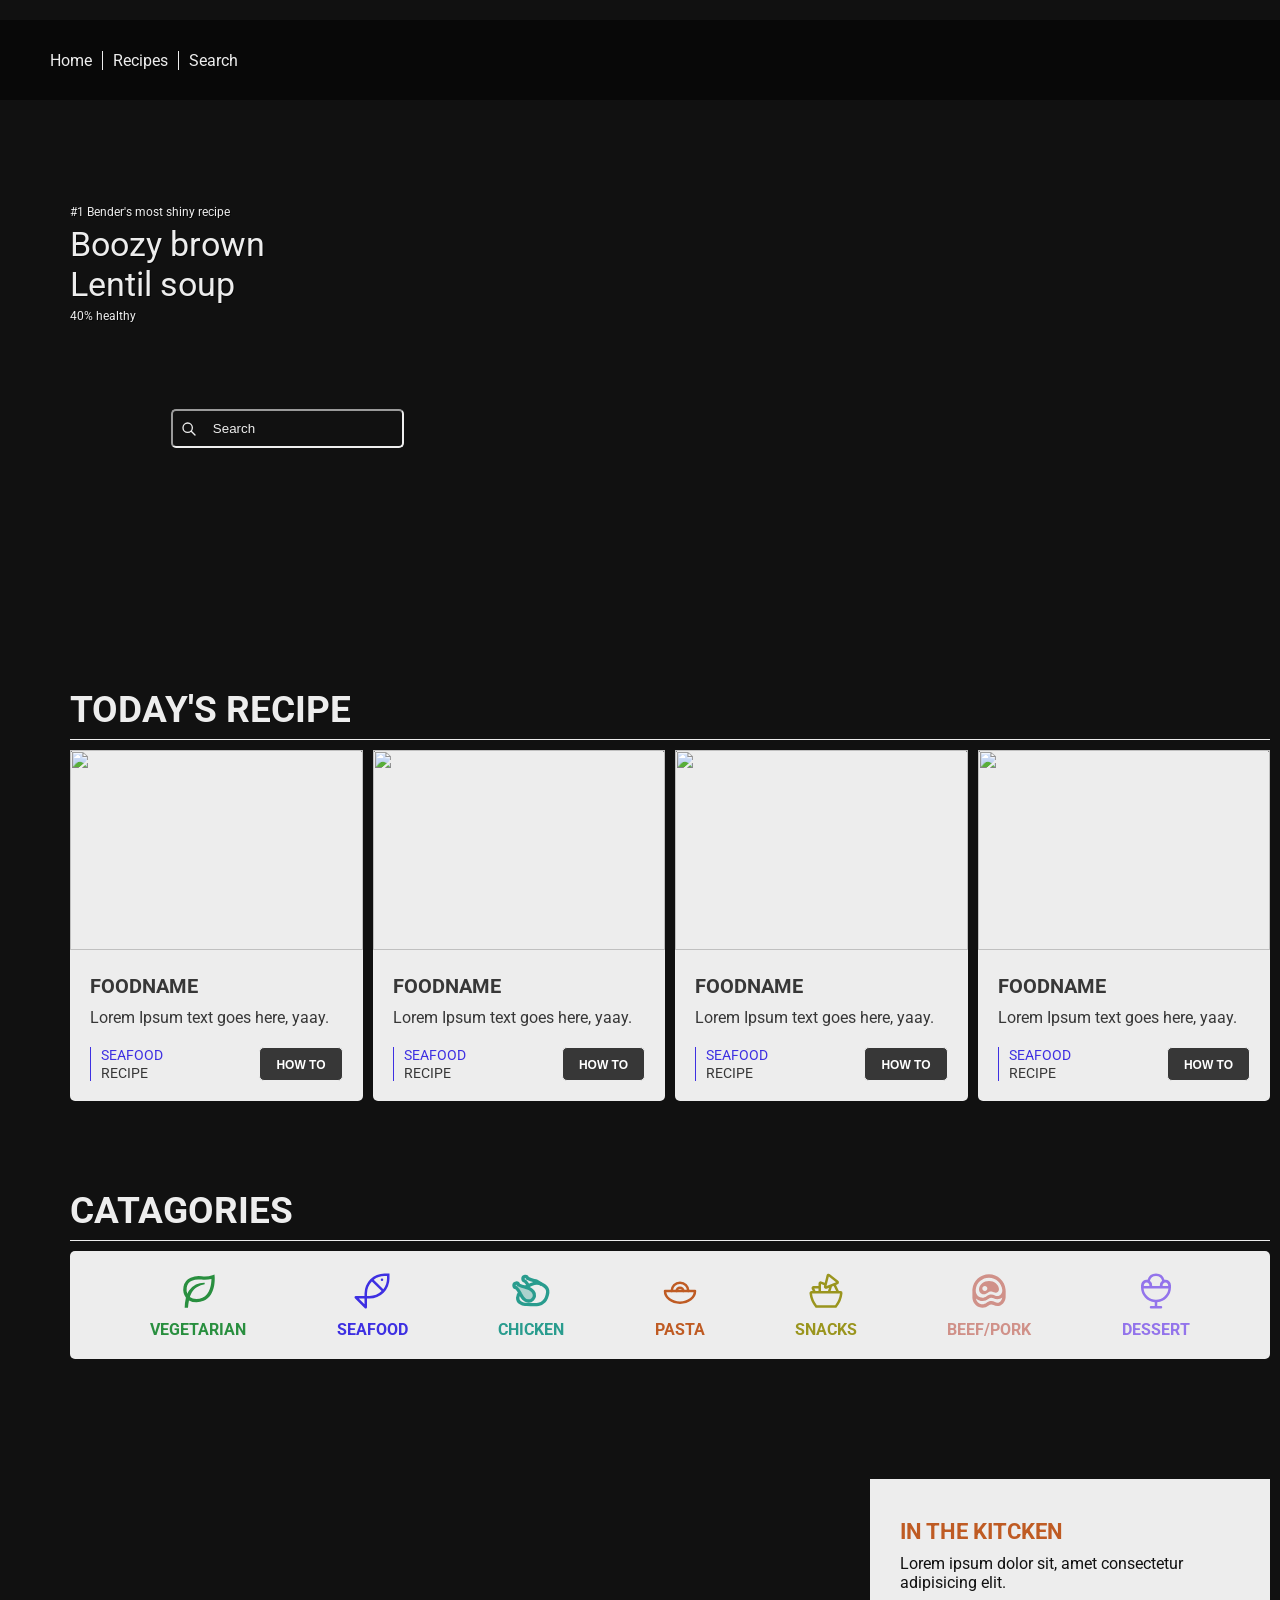
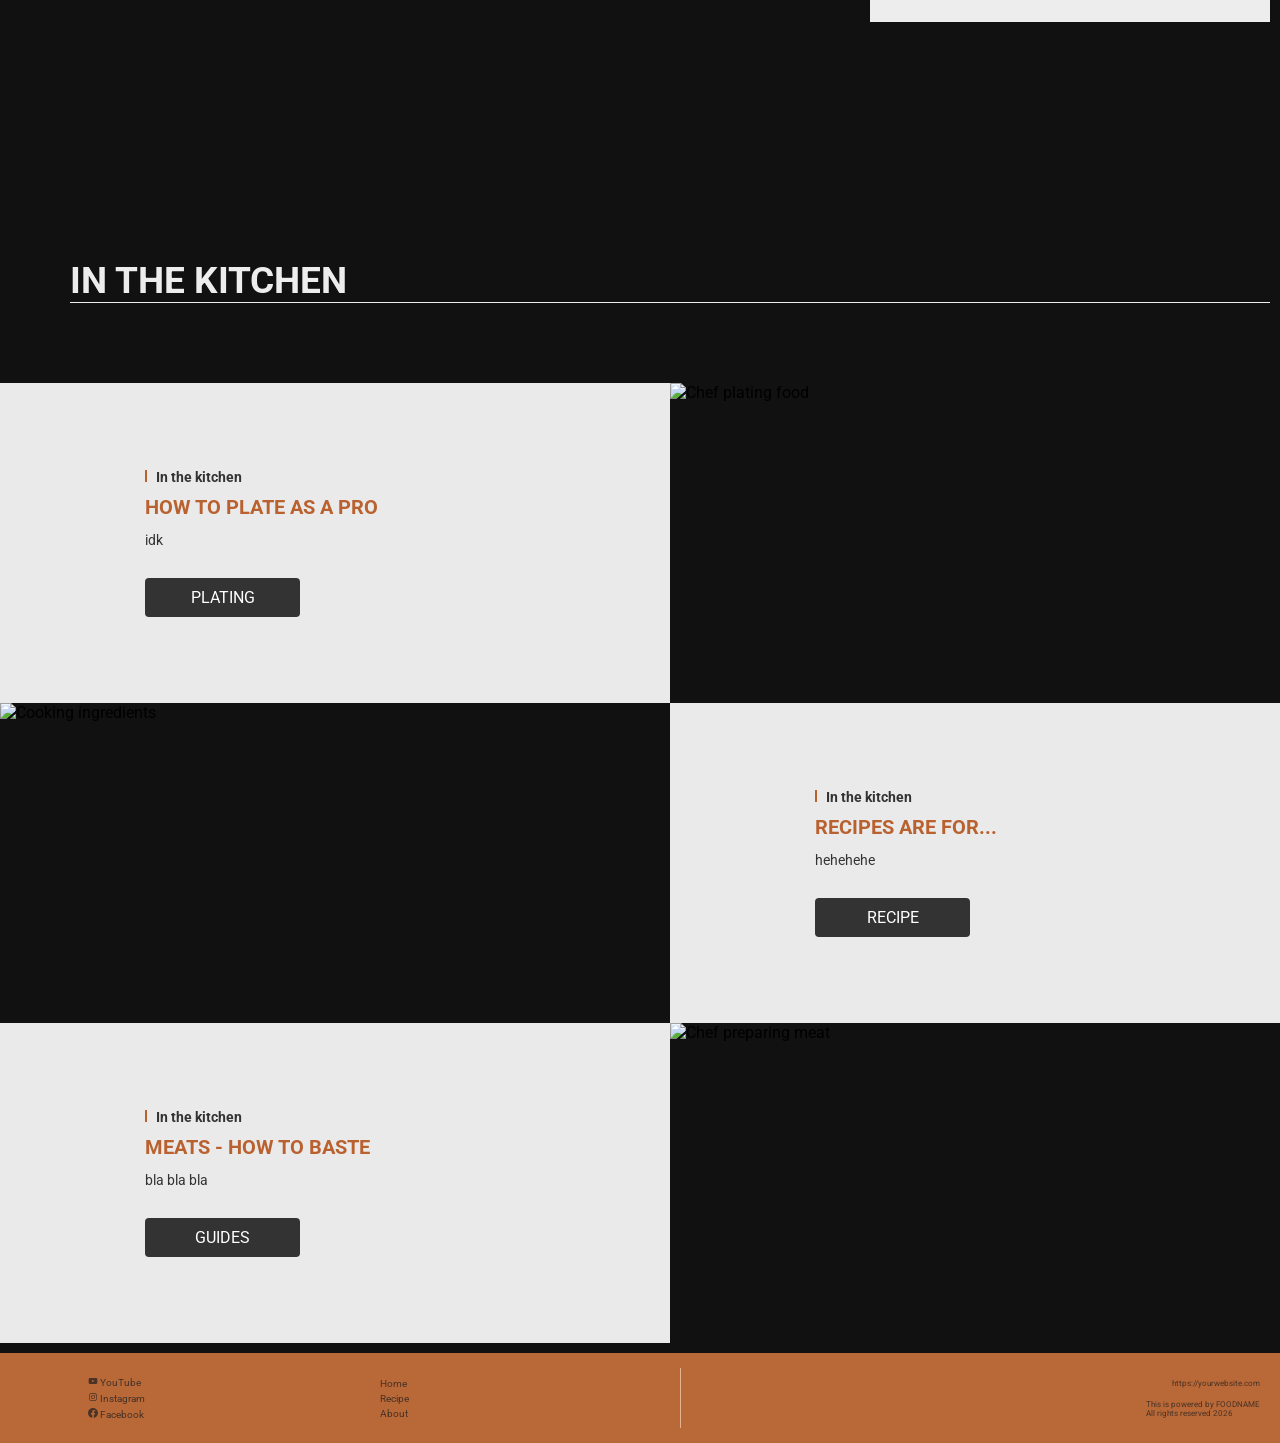
==== index.html @ 73b542ff "Initial commit" ====
<!DOCTYPE html>
<html lang="en">

<head>
    <meta charset="UTF-8">
    <meta name="viewport" content="width=device-width, initial-scale=1.0">
    <title>Document</title>

    <link rel="preconnect" href="https://fonts.googleapis.com">
    <link rel="preconnect" href="https://fonts.gstatic.com" crossorigin>
    <link href="https://fonts.googleapis.com/css2?family=Roboto:ital,wght@0,100..900;1,100..900&display=swap"
        rel="stylesheet">

    <link rel="stylesheet" href="css/style.css">
</head>

<body>
    <div class="container">

        <!-- Navigation -->
        <nav class="navigation">
            <div class="menu-container">
                <ul>
                    <li><a href="">Home</a></li>
                    <li><a href="recipe-details.html">Recipes</a></li>
                    <li><a href="">Search</a></li>
                </ul>
            </div>
            <div class="hamburger-menu">
                <span>
                <svg xmlns="http://www.w3.org/2000/svg" width="1em" height="1em" viewBox="0 0 16 16">
	<path d="M0 0h16v16H0z" fill="none" />
	<path fill="none" stroke="currentColor" stroke-linecap="round" stroke-linejoin="round" stroke-width="1.5" d="m2.75 12.25h10.5m-10.5-4h10.5m-10.5-4h10.5" />
</svg>
                </span>
            </div>
        </nav>


<div class="mobile-menu">
                <ul>
                    <li><a href="">Home</a></li>
                    <li><a href="recipe-details.html">Recipes</a></li>
                    <li><a href="">Search</a></li>
                </ul>
</div>


        <!--Hero -->
        <div class="hero">
            <div class="hero-container">

                <div class="hero-text">
                    <h6> #1 Bender's most shiny recipe</h6>
                    <h4> Boozy brown</h4>
                    <h4> Lentil soup</h4>
                    <h6> 40% healthy</h6>
                </div>

                <div class="hero-search">
                    <div class="search-box">
                        <span class="search-icon">
                            <svg xmlns="http://www.w3.org/2000/svg" width="1em" height="1em" viewBox="0 0 24 24">
                                <path d="M0 0h24v24H0z" fill="none" />
                                <path fill="none" stroke="currentColor" stroke-linecap="round" stroke-linejoin="round"
                                    stroke-width="2" d="m15 15l6 6m-11-4a7 7 0 1 1 0-14a7 7 0 0 1 0 14" />
                            </svg>
                        </span>
                        <input type="text" placeholder="Search" class="search-input">
                    </div>
                </div>



            </div>
        </div>


        <!-- Todays recipe -->
        <section class="todays_recipes">
        <div class="todays_recipes_headline">Today's Recipe</div>
        <div class="todays_recipes_content">
            <!--card-block start (copy me)-->
        <div class="todays_recipes_content_block">
            <div class="todays_recipes_content_block_image">
             <img src="https://picsum.photos/300/175" alt="">
            </div>
            <div class="todays_recipes_content_block_text">
            <div class="todays_recipes_content_block_text_top">
                <h5>FoodName</h5>
                <p>Lorem Ipsum text goes here, yaay.</p>
            </div>
            <div class="todays_recipes_content_block_text_bottom">
                <div data-category="seafood" class="todays_recipes_content_bottom_area">
                    <div class="todays_recipes_content_bottom_area_left">
                        <p data-category="seafood" id="cetegory-color">Seafood</p>
                        <p>Recipe</p>
                    </div>
                    <div class="todays_recipes_content_bottom_area_right">
                        <div class="todays_recipes_content_bottom_area_right_button">
                            <button>
                                <a href="">How to</a>
                            </button>
                        </div>
                    </div>
                </div>
            </div>
            </div>
        </div>
        <!--card-block setup (copy me) -->

         
        <!--card-block start (copy me)-->
        <div class="todays_recipes_content_block">
            <div class="todays_recipes_content_block_image">
             <img src="https://picsum.photos/300/175" alt="">
            </div>
            <div class="todays_recipes_content_block_text">
            <div class="todays_recipes_content_block_text_top">
                <h5>FoodName</h5>
                <p>Lorem Ipsum text goes here, yaay.</p>
            </div>
            <div class="todays_recipes_content_block_text_bottom">
                <div data-category="seafood" class="todays_recipes_content_bottom_area">
                    <div class="todays_recipes_content_bottom_area_left">
                        <p data-category="seafood" id="cetegory-color">Seafood</p>
                        <p>Recipe</p>
                    </div>
                    <div class="todays_recipes_content_bottom_area_right">
                        <div class="todays_recipes_content_bottom_area_right_button">
                            <button>
                                <a href="">How to</a>
                            </button>
                        </div>
                    </div>
                </div>
            </div>
            </div>
        </div>
        <!--card-block setup (copy me) -->


        <!--card-block start (copy me)-->
        <div class="todays_recipes_content_block">
            <div class="todays_recipes_content_block_image">
             <img src="https://picsum.photos/300/175" alt="">
            </div>
            <div class="todays_recipes_content_block_text">
            <div class="todays_recipes_content_block_text_top">
                <h5>FoodName</h5>
                <p>Lorem Ipsum text goes here, yaay.</p>
            </div>
            <div class="todays_recipes_content_block_text_bottom">
                <div data-category="seafood" class="todays_recipes_content_bottom_area">
                    <div class="todays_recipes_content_bottom_area_left">
                        <p data-category="seafood" id="cetegory-color">Seafood</p>
                        <p>Recipe</p>
                    </div>
                    <div class="todays_recipes_content_bottom_area_right">
                        <div class="todays_recipes_content_bottom_area_right_button">
                            <button>
                                <a href="">How to</a>
                            </button>
                        </div>
                    </div>
                </div>
            </div>
            </div>
        </div>
        <!--card-block setup (copy me) -->


        <!--card-block start (copy me)-->
        <div class="todays_recipes_content_block">
            <div class="todays_recipes_content_block_image">
             <img src="https://picsum.photos/300/175" alt="">
            </div>
            <div class="todays_recipes_content_block_text">
            <div class="todays_recipes_content_block_text_top">
                <h5>FoodName</h5>
                <p>Lorem Ipsum text goes here, yaay.</p>
            </div>
            <div class="todays_recipes_content_block_text_bottom">
                <div data-category="seafood" class="todays_recipes_content_bottom_area">
                    <div class="todays_recipes_content_bottom_area_left">
                        <p data-category="seafood" id="cetegory-color">Seafood</p>
                        <p>Recipe</p>
                    </div>
                    <div class="todays_recipes_content_bottom_area_right">
                        <div class="todays_recipes_content_bottom_area_right_button">
                            <button>
                                <a href="">How to</a>
                            </button>
                        </div>
                    </div>
                </div>
            </div>
            </div>
        </div>
        <!--card-block setup (copy me) -->



        </div>




        </section>


        <!-- Catagories  -->
        <section class="categories">
            <div class="todays_recipes_headline">Catagories</div>

            <div class="categories_content">
                <div class="categories_content_block">
                    <span data-category="vegetarian" class="iconify">
                       <svg xmlns="http://www.w3.org/2000/svg" width="1em" height="1em" viewBox="0 0 24 24">
	                   <path d="M0 0h24v24H0z" fill="none" />
	                   <path fill="currentColor" d="m21.88 2.15l-1.2.4a13.84 13.84 0 0 1-6.41.64a11.87 11.87 0 0 0-6.68.9A7.23 7.23 0 0 0 3.3 9.5a8.65 8.65 0 0 0 1.47 6.6c-.06.21-.12.42-.17.63A22.6 22.6 0 0 0 4 22h2a31 31 0 0 1 .59-4.32a9.25 9.25 0 0 0 4.52 1.11a11 11 0 0 0 4.28-.87C23 14.67 22 3.86 22 3.41zm-7.27 13.93c-2.61 1.11-5.73.92-7.48-.45a13.8 13.8 0 0 1 1.21-2.84A10.2 10.2 0 0 1 9.73 11a9 9 0 0 1 1.81-1.42A12 12 0 0 1 16 8V7a11.4 11.4 0 0 0-5.26 1.08a10.3 10.3 0 0 0-4.12 3.65a15 15 0 0 0-1 1.87a7 7 0 0 1-.38-3.73a5.24 5.24 0 0 1 3.14-4a8.9 8.9 0 0 1 3.82-.84c.62 0 1.23.06 1.87.11a16.2 16.2 0 0 0 6-.35C20 7.55 19.5 14 14.61 16.08" />
                       </svg>


                    </span>
                    <p data-category="vegetarian">Vegetarian</p>
                </div>

                <div class="categories_content_block">
                    <span data-category="seafood" class="iconify">
                       <svg xmlns="http://www.w3.org/2000/svg" width="1em" height="1em" viewBox="0 0 32 32">
	                   <path d="M0 0h32v32H0z" fill="none" />
	                   <circle cx="24" cy="7" r="1" fill="currentColor" />
                    	<path fill="currentColor" d="M26 2a16.02 16.02 0 0 0-16 16v2H3a1 1 0 0 0-.707 1.707l8 8A1 1 0 0 0 12 29v-7h2A16.02 16.02 0 0 0 30 6V2ZM10 26.586L5.414 22H10ZM12 20v-2a13.94 13.94 0 0 1 3.908-9.678l7.77 7.77A13.94 13.94 0 0 1 14 20ZM28 6a13.9 13.9 0 0 1-2.98 8.606L17.395 6.98A13.9 13.9 0 0 1 26 4h2Z" />
                        </svg>

                    </span>
                    <p data-category="seafood">Seafood</p>
                </div>

                <div class="categories_content_block">
                    <span data-category="chicken" class="iconify">
                      <svg xmlns="http://www.w3.org/2000/svg" width="1em" height="1em" viewBox="0 0 48 48">
	                  <path d="M0 0h48v48H0z" fill="none" />
	                   <defs>
	                 	<mask id="SVGTPFSeb5s">
		                   	<g fill="none" stroke="#fff" stroke-linecap="round" stroke-linejoin="round" stroke-width="4">
				<path d="M35.979 15.5a10.7 10.7 0 0 0-1.71-1.275l-1.466-.88a13.3 13.3 0 0 0-4.412-1.668l-.524-.096a27.1 27.1 0 0 1-8.051-2.855a2.792 2.792 0 1 0-2.965 3.396A22.8 22.8 0 0 1 21 17.647" />
				<path d="M11.307 25.02C11.045 25.3 8 28.65 8 32c0 3.5 1.558 5 3 6s3.72 2 5.61 2S28.5 41 33 40s5-2 7-4c1.081-1.081 1.882-2.602 2.39-3.77a22.5 22.5 0 0 0 1.175-3.502c.36-1.436.723-3.498.435-5.228c-.5-3-2-5-7-7.5c-4.604-2.302-8.647-1.212-9.258-1.025l-.161.054c-.8.283-7.265 2.596-10.01 4.471c-2.802 1.914-5.962 5.202-6.228 5.481z" />
				<path fill="#555" d="M6.103 20.01a2.792 2.792 0 1 1 2.965-3.396a27.1 27.1 0 0 0 8.051 2.854l.524.097c1.559.287 3.053.852 4.412 1.668l1.466.879a10.7 10.7 0 0 1 2.602 2.197l.406.472a6.6 6.6 0 0 1 1.532 5.17l-.028.211a5.95 5.95 0 0 1-1.637 3.367l-.462.473a6.67 6.67 0 0 1-5.875 1.924a8.34 8.34 0 0 1-4.425-2.23l-.739-.714a9.3 9.3 0 0 1-1.532-1.935l-2.172-3.652l-.634-1.27a22.8 22.8 0 0 0-4.454-6.116" />
			</g>
		</mask>
	</defs>
	<path fill="currentColor" d="M0 0h48v48H0z" mask="url(#SVGTPFSeb5s)" />
</svg>

                    </span>
                    <p data-category="chicken">Chicken</p>
                </div>

                <div class="categories_content_block">
                    <span data-category="pasta" class="iconify">
                       <svg xmlns="http://www.w3.org/2000/svg" width="1em" height="1em" viewBox="0 0 24 24">
	                   <path d="M0 0h24v24H0z" fill="none" />
	                    <g fill="none" stroke="currentColor" stroke-linecap="round" stroke-linejoin="round" stroke-width="1.5">
	                	<path d="M3 12h18c0 4 -4 7 -9 7s-9 -3 -9 -7" />
	                	<path d="M7 12a5 5 0 0 1 10 0" />
		                <path d="M10 12a2 2 0 0 1 4 0" />
	                        </g>
                            </svg>


                    </span>
                    <p data-category="pasta">Pasta</p>
                </div>

                <div class="categories_content_block">
                    <span data-category="snacks" class="iconify">
                       <svg xmlns="http://www.w3.org/2000/svg" width="1em" height="1em" viewBox="0 0 24 24">
	                <path d="M0 0h24v24H0z" fill="none" />
	                <path fill="currentColor" fill-rule="evenodd" d="M12.319 9.023L13.7 3.322l4.32 3.455l-5.702 2.246Zm2.012-7.118a1.25 1.25 0 0 0-1.995.682l-1.077 4.441l-2.089-.746A1.25 1.25 0 0 0 7.5 7.46V9H4.559a1.25 1.25 0 0 0-1.118 1.809L4.036 12h-.718c-.715 0-1.31.61-1.235 1.357a15.7 15.7 0 0 0 3.476 8.368l.225.275H18.21l.225-.275a15.7 15.7 0 0 0 3.477-8.368A1.237 1.237 0 0 0 20.676 12h-.952l-1.71-3.609l.957-.377a1.25 1.25 0 0 0 .323-2.139zm2.285 7.037L18.064 12H14.77l.83-2.658zm-2.808 1.106L13.198 12H9V7.814l1.904.68l-.156.643a1.25 1.25 0 0 0 1.673 1.458zM7.5 12H5.713l-.75-1.5H7.5zm-1 8.5a14.2 14.2 0 0 1-2.892-7h16.779a14.2 14.2 0 0 1-2.893 7z" clip-rule="evenodd" />
                    </svg>


                    </span>
                    <p data-category="snacks">Snacks</p>
                </div>

                <div class="categories_content_block">
                    <span data-category="meat" class="iconify">
                       <svg xmlns="http://www.w3.org/2000/svg" width="1em" height="1em" viewBox="0 0 24 24">
	                    <path d="M0 0h24v24H0z" fill="none" />
	                    <path fill="currentColor" d="M21.97 12.01c.02-.27.02-.55 0-.82C21.55 6.04 17.18 2 12 2s-9.45 3.88-9.95 9.02c-.04.44-.04.87 0 1.3v2.7c-.33 3.41 1.89 6.45 5.05 6.91a6 6 0 0 0 4.71-1.28c.8-.66 1.89-.75 2.84-.24c.73.39 1.56.55 2.38.59c1.27 0 2.48-.56 3.41-1.56c1.1-1.2 1.68-2.88 1.55-4.43l.03-3h-.03ZM12 4c4.14 0 7.64 3.23 7.97 7.35c.08 1-.26 2.02-.91 2.72c-.39.42-1.06.93-2.06.93c-.53.04-.98-.12-1.42-.36c-1.67-.9-3.61-.72-5.05.45c-.88.72-2 1.03-3.14.86c-1.82-.27-3.16-1.86-3.34-3.8v-.98a7.97 7.97 0 0 1 7.96-7.18Zm5.01 15c-.5 0-.98-.12-1.42-.36c-1.67-.9-3.61-.73-5.05.45c-.88.72-2 1.02-3.14.86c-1.68-.25-2.95-1.64-3.27-3.43c.82.74 1.84 1.24 2.98 1.41a6 6 0 0 0 4.71-1.28c.8-.66 1.89-.75 2.84-.24c.73.39 1.56.57 2.38.59c1.07 0 2.08-.38 2.92-1.04c-.12.79-.46 1.55-.99 2.12c-.38.42-1.03.92-1.94.92Z" />
	                    <path fill="currentColor" d="M8.82 14c1.18 0 1.73-.48 2.43-.97c.76-.53 1.89-.91 2.75-.51c.38.17 1.54.51 2 .51c1 0 2.12-.89 1.99-2.29C17.74 8.09 15.15 6 12 6s-5.68 2.04-5.98 4.66c-.18 1.59.95 3.34 2.8 3.34m.68-5c.83 0 1.5.67 1.5 1.5S10.33 12 9.5 12S8 11.33 8 10.5S8.67 9 9.5 9" />
                        </svg>


                    </span>
                    <p data-category="meat">Beef/Pork</p>
                </div>

                <div class="categories_content_block">
                    <span data-category="dessert" class="iconify">
                       <svg xmlns="http://www.w3.org/2000/svg" width="1em" height="1em" viewBox="0 0 1024 1024">
	                    <path d="M0 0h1024v1024H0z" fill="none" />
	                    <path fill="currentColor" d="M128 416v-48a144 144 0 0 1 168.6-141.9a224.1 224.1 0 0 1 430.8 0A144 144 0 0 1 896 368v48a384 384 0 0 1-352 382.7V896h-64v-97.3A384 384 0 0 1 128 416m287.1-32h193.8a144 144 0 0 1 58.9-132.8a160 160 0 0 0-311.6 0A144 144 0 0 1 415.1 384m-72.9 0a72 72 0 1 0-140.5 0zm339.6 0h140.4a72 72 0 1 0-140.5 0zM512 736a320 320 0 0 0 318.4-288H193.6A320 320 0 0 0 512 736M384 896h256a32 32 0 1 1 0 64H384a32 32 0 1 1 0-64" />
                        </svg>


                    </span>
                    <p data-category="dessert">Dessert</p>
                </div>
            </div>

        </section>

        <!-- Image section -->
        <section class="image_section">
            <div class="image_section_controller">
            <div class="image_section_box">
                <h4>In the kitcken</h4>
                <p>Lorem ipsum dolor sit, amet consectetur adipisicing elit.</p>
            </div>
            </div>


        </section>

        <!-- content area (in the kitchen) -->
        <section class="in_the_kitchen">
            <div class="in_the_kitchen_headline"> In The Kitchen</div>
            <div class="in_the_kitchen_content"></div>
            
             <div class="in_the _kitchen_block">
            <div class="todays_recipes_content_block_text">
            
            <div class="todays_recipes_content_block_text_bottom">
            </div>
        </div>

        </section>



<section class="kitchen-cards">

    <div class="card text-card">
        <div class="card-content">
            <p class="category">In the kitchen</p>
            <h2>HOW TO PLATE AS A PRO</h2>
            <p>
                idk
            </p>
            <a href="#" class="card-button">PLATING</a>
        </div>
    </div>

    <div class="card image-card">
        <img src="https://picsum.photos/300/175" alt="Chef plating food">
    </div>

    <div class="card image-card">
        <img src="https://picsum.photos/300/175" alt="Cooking ingredients">
    </div>

    <div class="card text-card">
        <div class="card-content">
            <p class="category">In the kitchen</p>
            <h2>RECIPES ARE FOR...</h2>
            <p>
                hehehehe
            </p>
            <a href="#" class="card-button">RECIPE</a>
        </div>
    </div>

    <div class="card text-card">
        <div class="card-content">
            <p class="category">In the kitchen</p>
            <h2>MEATS - HOW TO BASTE</h2>
            <p>
                bla bla bla 
            </p>
            <a href="#" class="card-button">GUIDES</a>
        </div>
    </div>

    <div class="card image-card">
        <img src="https://picsum.photos/300/175" alt="Chef preparing meat">
    </div>

</section>



        <!-- Footer -->
        <section class="footer">


<footer class="site-footer">

    <!-- Social media links -->
    <div class="footer-social">

        <a href="https://www.youtube.com/">
            <i class="fa-brands fa-youtube"></i>
            <span><svg xmlns="http://www.w3.org/2000/svg" width="1em" height="1em" viewBox="0 0 1024 1024">
	<path d="M0 0h1024v1024H0z" fill="none" />
	<path fill="currentColor" d="M941.3 296.1a112.3 112.3 0 0 0-79.2-79.3C792.2 198 512 198 512 198s-280.2 0-350.1 18.7A112.12 112.12 0 0 0 82.7 296C64 366 64 512 64 512s0 146 18.7 215.9c10.3 38.6 40.7 69 79.2 79.3C231.8 826 512 826 512 826s280.2 0 350.1-18.8c38.6-10.3 68.9-40.7 79.2-79.3C960 658 960 512 960 512s0-146-18.7-215.9M423 646V378l232 133z" />
</svg>
                YouTube
                
</span>
        </a>

        <a href="https://www.instagram.com/">
            <i class="fa-brands fa-instagram"></i>
            <span> <svg xmlns="http://www.w3.org/2000/svg" width="1em" height="1em" viewBox="0 0 1024 1024">
	<path d="M0 0h1024v1024H0z" fill="none" />
	<path fill="currentColor" d="M512 306.9c-113.5 0-205.1 91.6-205.1 205.1S398.5 717.1 512 717.1S717.1 625.5 717.1 512S625.5 306.9 512 306.9m0 338.4c-73.4 0-133.3-59.9-133.3-133.3S438.6 378.7 512 378.7S645.3 438.6 645.3 512S585.4 645.3 512 645.3m213.5-394.6c-26.5 0-47.9 21.4-47.9 47.9s21.4 47.9 47.9 47.9s47.9-21.3 47.9-47.9a47.84 47.84 0 0 0-47.9-47.9M911.8 512c0-55.2.5-109.9-2.6-165c-3.1-64-17.7-120.8-64.5-167.6c-46.9-46.9-103.6-61.4-167.6-64.5c-55.2-3.1-109.9-2.6-165-2.6c-55.2 0-109.9-.5-165 2.6c-64 3.1-120.8 17.7-167.6 64.5C132.6 226.3 118.1 283 115 347c-3.1 55.2-2.6 109.9-2.6 165s-.5 109.9 2.6 165c3.1 64 17.7 120.8 64.5 167.6c46.9 46.9 103.6 61.4 167.6 64.5c55.2 3.1 109.9 2.6 165 2.6c55.2 0 109.9.5 165-2.6c64-3.1 120.8-17.7 167.6-64.5c46.9-46.9 61.4-103.6 64.5-167.6c3.2-55.1 2.6-109.8 2.6-165m-88 235.8c-7.3 18.2-16.1 31.8-30.2 45.8c-14.1 14.1-27.6 22.9-45.8 30.2C695.2 844.7 570.3 840 512 840s-183.3 4.7-235.9-16.1c-18.2-7.3-31.8-16.1-45.8-30.2c-14.1-14.1-22.9-27.6-30.2-45.8C179.3 695.2 184 570.3 184 512s-4.7-183.3 16.1-235.9c7.3-18.2 16.1-31.8 30.2-45.8s27.6-22.9 45.8-30.2C328.7 179.3 453.7 184 512 184s183.3-4.7 235.9 16.1c18.2 7.3 31.8 16.1 45.8 30.2c14.1 14.1 22.9 27.6 30.2 45.8C844.7 328.7 840 453.7 840 512s4.7 183.2-16.2 235.8" />
</svg>


                Instagram

            </span>
        </a>

        <a href="https://www.facebook.com/">
            <i class="fa-brands fa-facebook"></i>
            <span><svg xmlns="http://www.w3.org/2000/svg" width="1em" height="1em" viewBox="0 0 24 24">
	<path d="M0 0h24v24H0z" fill="none" />
	<g fill="none">
		<g clip-path="url(#SVGXv8lpc2Y)">
			<path fill="currentColor" fill-rule="evenodd" d="M0 12.067C0 18.034 4.333 22.994 10 24v-8.667H7V12h3V9.333c0-3 1.933-4.666 4.667-4.666c.866 0 1.8.133 2.666.266V8H15.8c-1.467 0-1.8.733-1.8 1.667V12h3.2l-.533 3.333H14V24c5.667-1.006 10-5.966 10-11.933C24 5.43 18.6 0 12 0S0 5.43 0 12.067" clip-rule="evenodd" />
		</g>
		<defs>
			<clipPath id="SVGXv8lpc2Y">
				<path fill="#fff" d="M0 0h24v24H0z" />
			</clipPath>
		</defs>
	</g>
</svg>

                Facebook
            </span>
        </a>

    </div>

    <!-- Navigation links -->
    <div class="footer-menu">

        <a href="#">Home</a>
        <a href="#">Recipe</a>
        <a href="#">About</a>

    </div>

    <!-- Vertical separator -->
    <div class="footer-divider"></div>

    <!-- Website information -->
    <div class="footer-info">

        <p class="footer-url">
            https://yourwebsite.com
        </p>

        <div class="footer-copyright">
            <i class="fa-regular fa-copyright"></i>
            <span> This is powered by FOODNAME<br>
            All rights reserved 2026</span>
        </div>

    </div>

</footer>




        </section>




    </div>


    <script src="js/app.js"></script>
</body>

</html>
---- css/style.css ----
:root{
/*Dimensions*/
    --width-full:100%;
    --width-12col: 1200px;

    /*Grid settings*/
    --grid-gap: 10px;
    --padding-default: 20px;

/*colours */
--background-color-navigation: #00000088;
--background-color-light: #ededed;
--background-color-dark-bg: #111111;
--primary-color: #bf5b23; 
--color-ligh: #ededed;
--color-dark: #373737;
--color-white: #ffffff;


/* color swatch for catagories */
--category-seafood: #3e30e2;
--category-chicken: #299c8e;
--category-meat: #d09189;
--category-veg: #298f3f;
--category-dessert: #9374eb;
--category-snacks: #9a951e;
--category-pasta: #bf5b23;
}


/* reset css*/
*{
    padding: 0;
    margin: 0;
    box-sizing: border-box;
}


/* data category setup */
div[data-category="seafood"] {
    border-left: 1px solid var(--category-seafood);
}

p[data-category="seafood"] {
    color: var(--category-seafood);
}

span[data-category="seafood"] {
    color: var(--category-seafood);
}

div[data-category="chicken"] {
    border-left: 1px solid var(--category-chicken);
}

p[data-category="chicken"] {
    color: var(--category-chicken);
}

span[data-category="chicken"] {
    color: var(--category-chicken);
}

div[data-category="vegetarian"] {
    border-left: 1px solid var(--category-veg);
}

p[data-category="vegetarian"] {
    color: var(--category-veg);
}

span[data-category="vegetarian"] {
    color: var(--category-veg);
}

div[data-category="pasta"] {
    border-left: 1px solid var(--category-pasta);
}

p[data-category="pasta"] {
    color: var(--category-pasta);
}

span[data-category="pasta"] {
    color: var(--category-pasta);
}

div[data-category="snacks"] {
    border-left: 1px solid var(--category-snacks);
}

p[data-category="snacks"] {
    color: var(--category-snacks);
}

span[data-category="snacks"] {
    color: var(--category-snacks);
}

div[data-category="meat"] {
    border-left: 1px solid var(--category-meat);
}

p[data-category="meat"] {
    color: var(--category-meat);
}

span[data-category="meat"] {
    color: var(--category-meat);
}

div[data-category="dessert"] {
    border-left: 1px solid var(--category-dessert);
}

p[data-category="dessert"] {
    color: var(--category-dessert);
}

span[data-category="dessert"] {
    color: var(--category-dessert);
}

body{
width: var(--width-full);
font-family: 'Roboto' , sans-serif;
background-color: var(--background-color-dark-bg);
position: relative;
}

.navigation,.hero, .image-section, .footer {
    width: var(--width-full);
}

.todays_recipes, .categories, .content-area {
    width: var(--width-12col); 
    margin: 0 auto 0 auto;
}

.container{
    display: grid;
    grid-template-rows: auto;
    gap: var(--grid-gap);
    width: var(--width-full);
}

.hamburger-menu{
    display: none;
}

.mobile-menu{
    display: none;
}

.navigation{
    width: var(--width-full);
    height: 80px;
    background-color: var(--background-color-navigation);
    padding: 20px;
    display: flex;
    justify-content: center;
    align-items: center;
    z-index: 10;
    position: absolute;
    top: 20px;
    left: 0;
}

.navigation.fixed{
    position: fixed;
    top: 0;
}


.menu-container{
    width: var(--width-12col);
}

.menu-container ul {
    display: flex;
}

.menu-container ul li{
    list-style: none;
}

.menu-container a {
    color: var(--background-color-light);
    text-decoration: none;
    padding: 0 10px;
    border-right: 1px solid var(--background-color-light);
}

.menu-container li:last-child a{
border: none;
}

.menu-container a:hover {
    color: var(--primary-color);
}

.hero{
    display: flex;
    justify-content: center;
    color: var(--background-color-light);
    width: var(--width-full);
    min-height: 600px;
    height: auto;
    margin: 0;
    background-image: url('https://picsum.photos/1920/800');
    background-size: cover;
    background-position: center;
}

.hero-container {
    display: grid;
    grid-template-columns: repeat(12, 1fr);
    grid-template-rows: auto auto auto;
    gap: var(--grid-gap);
    width: var(--width-12col);
}


.hero-text{
    grid-column: 1/span 4;
    grid-row: 1;
    margin-top: 200px;
}

.hero-text h4{
    font-size: 34px;
    font-weight: 400;

    text-shadow: 1px 1px #00000088;
}

.hero-text h6{
    font-size: 12px;
    font-weight: 400;
    margin: 5px 0;

    text-shadow: 1px 1px #00000088;
}

.hero-search{
    grid-column: 2/ span 3;
    grid-row: 2;
}

.search-box{
display: flex;
align-items: center;
position: relative;
}


.search-input{
background-color: transparent;
border-radius: 5px;
border-color: 1px solid var(--background-color-light);
outline: none;
color: var(--background-color-light);
padding: 10px 20px 10px 40px;
}

.search-input::placeholder {
    color: var(--background-color-light);
}

.search-icon {
    position: absolute;
    left: 10px;
    display: flex;
    align-items: center;
}

/* Todays recipes starts */
.todays_recipes{
    height: fit-content;
    width: var(--width-12col);
    display: grid;
    grid-template-columns: 1fr;
    grid-template-rows: 130px auto;
    gap: var(--grid-gap);
}


.todays_recipes_content_block_image img{
    height: 200px;
    width: 100%;
    background-size:cover;
    background-position: center;
}

.todays_recipes_headline {
    font-size: 37px;
    color: var(--background-color-light);
    height: 60px;
    font-weight:700;
    margin: 70px 0 0 0;
    display: flex;
    justify-content: flex-start;
    align-items: center;
    border-bottom: 1px solid var(--background-color-light);
    text-transform: uppercase;
}

.todays_recipes_content{
    display: grid;
    grid-template-columns: repeat(4, 1fr);
    gap: var(--grid-gap);
    height: fit-content;
    width: var(--width-12col);
}

.todays_recipes_content_block{
    background-color: var(--background-color-light);
    position: relative;
    display: flex;
    flex-direction: column;
    border-radius: 5px;
}

.todays_recipes_content_block_text{
    padding: 20px;
    color: var(--color-dark);
    display: flex;
    flex-direction: column;
    justify-content: space-between;
    flex: 1;
}

.todays_recipes_content_block_text h5{
    font-size: 20px;
    font-weight: 700;
    margin-bottom: 10px;
    text-transform: uppercase;
}

.todays_recipes_content_block_text p{
    font-size: 16px;
}


.todays_recipes_content_bottom_area{
    display: flex;
    justify-content: space-between;
    margin-top: 20px;
}

.todays_recipes_content_bottom_area_left{
    display: flex;
    flex-direction: column;
    justify-content: space-between;
    padding: 0 0 0 10px;
}

.todays_recipes_content_bottom_area_left p{
    font-size: 14px;
    font-weight: 400;
    text-transform: uppercase;
}

.todays_recipes_content_bottom_area_right button{
    background-color: var(--color-dark);
    border: 1px solid var(--color-ligh);
    font-size: 14px;
    font-weight: 700;
    cursor: pointer;
    padding: 8px 16px;
    border-radius: 5px;
}

.todays_recipes_content_bottom_area_right button a{
    color: var(--color-white);
    text-decoration: none;
    text-transform: uppercase;
    font-size: 12px;
    transition: 0.3s;
}

.todays_recipes_content_bottom_area_right button a:hover {
    color: var(--primary-color);
}

/* Categories section start */
.categories{
    width: var(--width-12col);
}

.categories_content{
    background-color: var(--background-color-light);
    /* add gradient */
    border-radius: 5px;
    margin: 10px auto;
    padding: 20px 0;
    display: flex;
    justify-content: space-evenly;
    gap: var(--grid-gap);
}

.categories_content_block {
    display: flex;
    justify-content: center;
    align-items: center;
    flex-direction: column;
    font-size: 16px;
    font-weight: 700;
    text-transform: uppercase;
}

.categories_content_block svg {
    font-size: 40px;
}

.categories_content_block p {
    padding-top: 5px;
}

.image_section{
    height: 400px;
    width: var(--width-full);
    display: flex;
    justify-content: center;
    background-image: url("https://picsum.photos/1920/400");
    background-size: cover;
    background-position: center;
    clip-path: polygon(0 0, 100% 15%, 100% 100%, 0% 100%);
}

.image_section_controller{
    width: var(--width-12col);
    display: grid;
    grid-template-columns: repeat(12, 1fr);
    grid-template-rows: 100px auto 50px;
}

.image_section_box{
    grid-row: 2;
    background-color: var(--background-color-light);
    height: fit-content;
    padding: 30px;
    grid-column: 9/span 4;
}

.image_section_box h4 {
    color: var(--primary-color);
    font-size: 22px;
    text-transform:uppercase ;
    font-weight: 700;
    padding: 10px 0;
}

.image_section_box p{
    color: var(--background-color-dark-bg);
    font-size: 16px;
}


/* In the Kitchen */

.in_the_kitchen {
    font-size: 37px;
    color: var(--background-color-light);
    height: 60px;
    font-weight:700;
    margin: 70px;
    display: flex;
    justify-content: flex-start;
    align-items: center;
    border-bottom: 1px solid var(--background-color-light);
    text-transform: uppercase;
}

.in_the_kitchen{
    display: grid;
    grid-template-columns: repeat(4, 1fr);
    gap: var(--grid-gap);
    height: fit-content;
    width: var(--width-12col);
}


/* The six rectangles */
.kitchen-cards {
    display: grid;
    grid-template-columns: 1fr 1fr;
    gap: 0;
    width: 100%;
}

/* Every rectangle */
.card {
    min-width: 0;
    height: 320px;
}

/* Rectangles with text */
.text-card {
    background-color: #eaeaea;
    color: #333333;

    display: flex;
    align-items: center;
    padding: 35px;
}

/* Keep the text in a neat block */
.card-content {
    width: 100%;
    max-width: 380px;
    margin: 0 auto;
}

/* Small category label */
.category {
    font-size: 14px;
    font-weight: bold;
    margin-bottom: 10px;
}

.category::before {
    content: "";
    display: inline-block;
    width: 2px;
    height: 12px;
    background-color: #b96230;
    margin-right: 9px;
}

/* Orange heading */
.text-card h2 {
    color: #b96230;
    font-size: 20px;
    margin: 0 0 12px;
}

/* Description */
.text-card p:not(.category) {
    font-size: 14px;
    line-height: 1.3;
    margin-bottom: 28px;
}

/* Button */
.card-button {
    display: inline-block;
    min-width: 155px;
    padding: 10px 25px;

    background-color: #333333;
    color: white;
    text-align: center;
    text-decoration: none;
    border-radius: 4px;
}

.card-button:hover {
    background-color: #b96230;
}

/* Rectangles containing photos */
.image-card {
    overflow: hidden;
}

.image-card img {
    width: 100%;
    height: 100%;
    display: block;
    object-fit: cover;
}




/* FOOTER BACKGROUND */
.site-footer {
    background-color: #b96837;
    color: #493326;

    width: 100%;
    min-height: 80px;

    display: grid;

    /* Four sections */
    grid-template-columns: 1fr 1fr 1px 2fr;

    align-items: center;

    padding: 15px 6%;
    gap: 20px;
}

/* SOCIAL MEDIA */
.footer-social {
    display: flex;
    flex-direction: column;
    gap: 4px;
}

.footer-social a {
    display: flex;
    align-items: center;
    gap: 8px;

    color: #493326;
    text-decoration: none;
    font-size: 10px;
}

.footer-social i {
    font-size: 11px;
}

/* MENU */
.footer-menu {
    display: flex;
    flex-direction: column;
    gap: 4px;
}

.footer-menu a {
    color: #493326;
    text-decoration: none;
    font-size: 10px;
}

/* VERTICAL LINE */
.footer-divider {
    width: 1px;
    height: 60px;
    background-color: #e6b18f;
}

/* RIGHT SIDE */
.footer-info {
    display: flex;
    flex-direction: column;
    align-items: flex-end;
    gap: 12px;
}

.footer-url {
    font-size: 8px;
    margin: 0;
    overflow-wrap: anywhere;
    text-align: right;
}

.footer-copyright {
    display: flex;
    align-items: center;
    gap: 6px;
    font-size: 8px;
    text-align: left;
}

.footer-copyright i {
    font-size: 12px;
}

.footer-social a:hover,
.footer-menu a:hover {
    color: #ffffff;
}




/* MOBILE */
@media (max-width: 600px) {

    .site-footer {
        grid-template-columns: 1fr 1fr;
        gap: 25px;
        padding: 25px;
    }

    .footer-divider {
        display: none;
    }

    .footer-info {
        align-items: flex-start;
    }

}







@media (width <= 768px) {
    :root{
        --width-12col: 100%;
    }

    body{}

.menu-container{
    display:none;
}

    .hamburger-menu{
        display: block;
        font-size: 24px;
        color: var(--color-ligh);
    }

    .mobile-menu{
        display: block;
        position: fixed;
        top: 0;
        right: 0;
        width: 250px;
        height: 100%;
        background-color: var(--color-dark);
        opacity: 0;
        z-index: 1000;
        visibility: hidden;
        transform: translateX(100%);
    }

    .mobile-menu.open{
        transform: translateX(0);
        visibility: visible;
        opacity: 1;
    }

    .mobile-menu ul{
        padding: 0;
    }

    .menu-mobile ul li {
        list-style: none;
        padding: 15px;
    }

    .mobile-menu ul li a {
        text-decoration: none;
        color: var(--color-ligh);
        text-transform: uppercase;
        font-weight: 700;
        padding: 12px;
    }

    .todays_recipes_content {
        grid-template-columns: repeat(1, 1fr);
        margin: 0 auto;
        width: calc(100% - 20px);

    }

    .categories_content{
        flex-wrap: wrap;
        justify-content: flex-start;
        
    }

    .categories_content_block{
        width: 30%;

    }

    .image_section{
        display: none;
    }

    /*no sure if leave it like this or center it or some*/
    .hero-text{
    grid-column: 2 / span 4;
    grid-row: 1;
    margin-top: 150px;
    color: var(--background-color-light);
    }

    /*no va no se que le pica*/

   .hero-search{
    justify-content: center;
    }








}
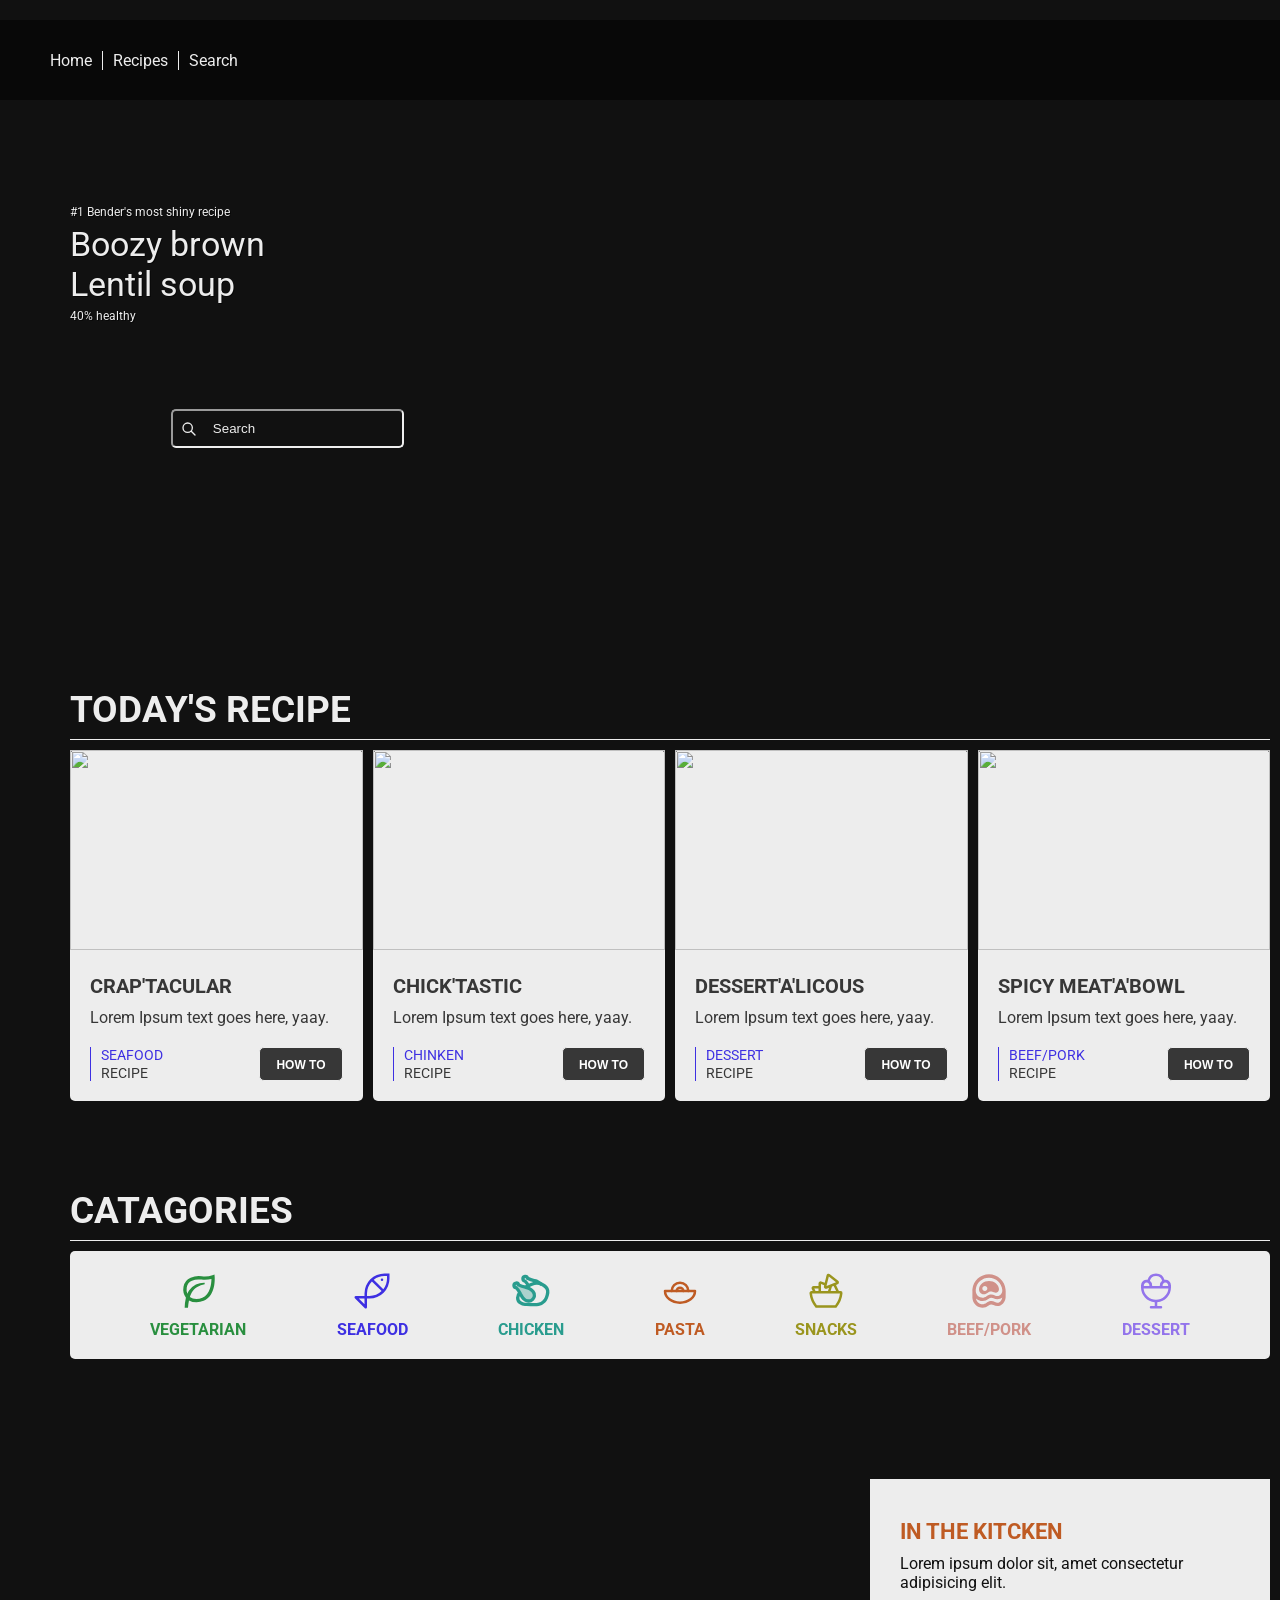
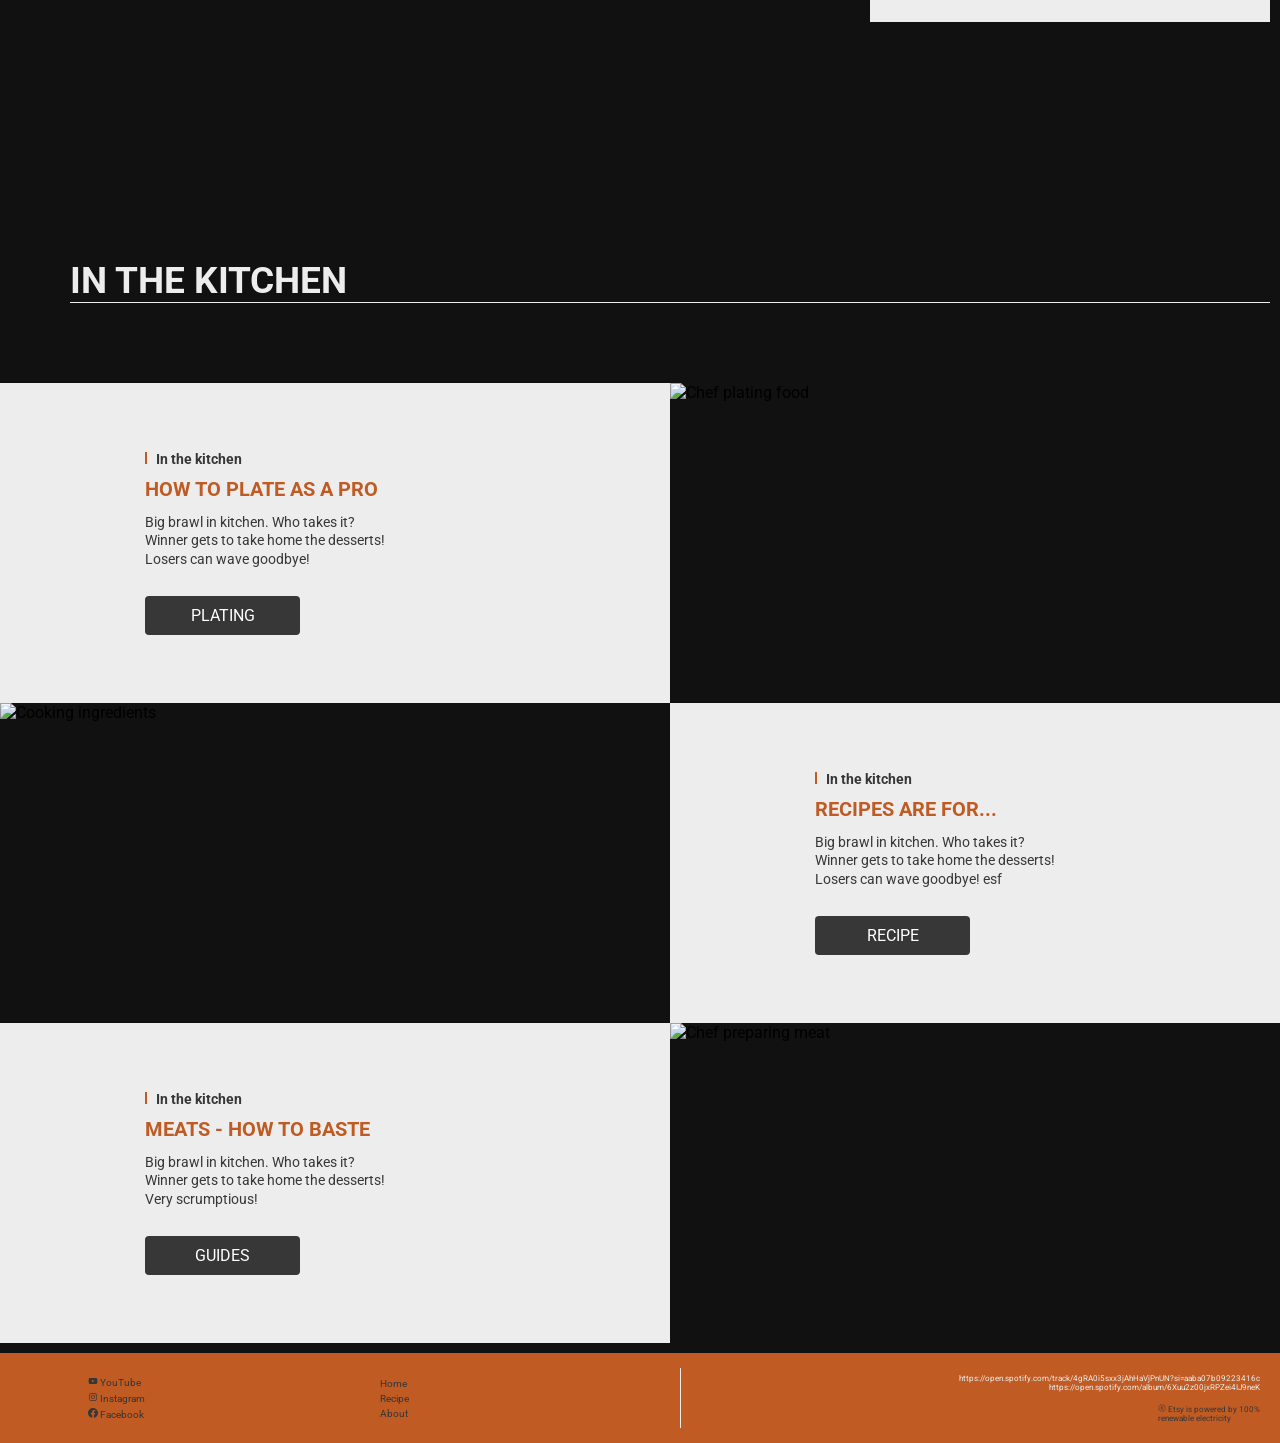
==== commit 23c67846: "commit" ====
--- a/index.html
+++ b/index.html
@@ -23,7 +23,7 @@
                 <ul>
                     <li><a href="">Home</a></li>
                     <li><a href="recipe-details.html">Recipes</a></li>
-                    <li><a href="">Search</a></li>
+                    <li><a href="search.html">Search</a></li>
                 </ul>
             </div>
             <div class="hamburger-menu">
@@ -41,7 +41,7 @@
                 <ul>
                     <li><a href="">Home</a></li>
                     <li><a href="recipe-details.html">Recipes</a></li>
-                    <li><a href="">Search</a></li>
+                    <li><a href="search.html">Search</a></li>
                 </ul>
 </div>
 
@@ -87,7 +87,7 @@
             </div>
             <div class="todays_recipes_content_block_text">
             <div class="todays_recipes_content_block_text_top">
-                <h5>FoodName</h5>
+                <h5>Crap'tacular</h5>
                 <p>Lorem Ipsum text goes here, yaay.</p>
             </div>
             <div class="todays_recipes_content_block_text_bottom">
@@ -117,13 +117,44 @@
             </div>
             <div class="todays_recipes_content_block_text">
             <div class="todays_recipes_content_block_text_top">
-                <h5>FoodName</h5>
+                <h5>Chick'tastic</h5>
                 <p>Lorem Ipsum text goes here, yaay.</p>
             </div>
             <div class="todays_recipes_content_block_text_bottom">
                 <div data-category="seafood" class="todays_recipes_content_bottom_area">
                     <div class="todays_recipes_content_bottom_area_left">
-                        <p data-category="seafood" id="cetegory-color">Seafood</p>
+                        <p data-category="seafood" id="cetegory-color">Chinken</p>
+                        <p>Recipe</p>
+                    </div>
+                    <div class="todays_recipes_content_bottom_area_right">
+                        <div class="todays_recipes_content_bottom_area_right_button">
+                            <button>
+                                <a href="last-page.html">How to</a>
+                            
+                            </button>
+                        </div>
+                    </div>
+                </div>
+            </div>
+            </div>
+        </div>
+        <!--card-block setup (copy me) -->
+
+
+        <!--card-block start (copy me)-->
+        <div class="todays_recipes_content_block">
+            <div class="todays_recipes_content_block_image">
+             <img src="https://picsum.photos/300/175" alt="">
+            </div>
+            <div class="todays_recipes_content_block_text">
+            <div class="todays_recipes_content_block_text_top">
+                <h5>Dessert'a'licous</h5>
+                <p>Lorem Ipsum text goes here, yaay.</p>
+            </div>
+            <div class="todays_recipes_content_block_text_bottom">
+                <div data-category="seafood" class="todays_recipes_content_bottom_area">
+                    <div class="todays_recipes_content_bottom_area_left">
+                        <p data-category="seafood" id="cetegory-color">Dessert</p>
                         <p>Recipe</p>
                     </div>
                     <div class="todays_recipes_content_bottom_area_right">
@@ -147,43 +178,13 @@
             </div>
             <div class="todays_recipes_content_block_text">
             <div class="todays_recipes_content_block_text_top">
-                <h5>FoodName</h5>
+                <h5>Spicy meat'a'bowl</h5>
                 <p>Lorem Ipsum text goes here, yaay.</p>
             </div>
             <div class="todays_recipes_content_block_text_bottom">
                 <div data-category="seafood" class="todays_recipes_content_bottom_area">
                     <div class="todays_recipes_content_bottom_area_left">
-                        <p data-category="seafood" id="cetegory-color">Seafood</p>
-                        <p>Recipe</p>
-                    </div>
-                    <div class="todays_recipes_content_bottom_area_right">
-                        <div class="todays_recipes_content_bottom_area_right_button">
-                            <button>
-                                <a href="">How to</a>
-                            </button>
-                        </div>
-                    </div>
-                </div>
-            </div>
-            </div>
-        </div>
-        <!--card-block setup (copy me) -->
-
-
-        <!--card-block start (copy me)-->
-        <div class="todays_recipes_content_block">
-            <div class="todays_recipes_content_block_image">
-             <img src="https://picsum.photos/300/175" alt="">
-            </div>
-            <div class="todays_recipes_content_block_text">
-            <div class="todays_recipes_content_block_text_top">
-                <h5>FoodName</h5>
-                <p>Lorem Ipsum text goes here, yaay.</p>
-            </div>
-            <div class="todays_recipes_content_block_text_bottom">
-                <div data-category="seafood" class="todays_recipes_content_bottom_area">
-                    <div class="todays_recipes_content_bottom_area_left">
-                        <p data-category="seafood" id="cetegory-color">Seafood</p>
+                        <p data-category="seafood" id="cetegory-color">Beef/pork</p>
                         <p>Recipe</p>
                     </div>
                     <div class="todays_recipes_content_bottom_area_right">
@@ -349,9 +350,11 @@
             <p class="category">In the kitchen</p>
             <h2>HOW TO PLATE AS A PRO</h2>
             <p>
-                idk
+                Big brawl in kitchen. Who takes it? <br>
+Winner gets to take home the desserts! <br>
+Losers can wave goodbye! 
             </p>
-            <a href="#" class="card-button">PLATING</a>
+            <a href="" class="card-button">PLATING</a>
         </div>
     </div>
 
@@ -368,7 +371,9 @@
             <p class="category">In the kitchen</p>
             <h2>RECIPES ARE FOR...</h2>
             <p>
-                hehehehe
+                Big brawl in kitchen. Who takes it? <br>
+Winner gets to take home the desserts! <br>
+Losers can wave goodbye! esf
             </p>
             <a href="#" class="card-button">RECIPE</a>
         </div>
@@ -379,7 +384,9 @@
             <p class="category">In the kitchen</p>
             <h2>MEATS - HOW TO BASTE</h2>
             <p>
-                bla bla bla 
+                Big brawl in kitchen. Who takes it? <br>
+Winner gets to take home the desserts! <br>
+Very scrumptious!
             </p>
             <a href="#" class="card-button">GUIDES</a>
         </div>
@@ -402,7 +409,7 @@
     <!-- Social media links -->
     <div class="footer-social">
 
-        <a href="https://www.youtube.com/">
+        <a href="">
             <i class="fa-brands fa-youtube"></i>
             <span><svg xmlns="http://www.w3.org/2000/svg" width="1em" height="1em" viewBox="0 0 1024 1024">
 	<path d="M0 0h1024v1024H0z" fill="none" />
@@ -413,7 +420,7 @@
 </span>
         </a>
 
-        <a href="https://www.instagram.com/">
+        <a href="">
             <i class="fa-brands fa-instagram"></i>
             <span> <svg xmlns="http://www.w3.org/2000/svg" width="1em" height="1em" viewBox="0 0 1024 1024">
 	<path d="M0 0h1024v1024H0z" fill="none" />
@@ -426,7 +433,7 @@
             </span>
         </a>
 
-        <a href="https://www.facebook.com/">
+        <a href="">
             <i class="fa-brands fa-facebook"></i>
             <span><svg xmlns="http://www.w3.org/2000/svg" width="1em" height="1em" viewBox="0 0 24 24">
 	<path d="M0 0h24v24H0z" fill="none" />
@@ -464,13 +471,25 @@
     <div class="footer-info">
 
         <p class="footer-url">
-            https://yourwebsite.com
+            https://open.spotify.com/track/4gRA0i5sxx3jAhHaVjPnUN?si=aaba07b09223416c <br>
+            https://open.spotify.com/album/6Xuu2z00jxRPZei4IJ9neK
         </p>
 
         <div class="footer-copyright">
             <i class="fa-regular fa-copyright"></i>
-            <span> This is powered by FOODNAME<br>
-            All rights reserved 2026</span>
+
+            
+
+            <span><svg xmlns="http://www.w3.org/2000/svg" width="1em" height="1em" viewBox="0 0 24 24">
+	<path d="M0 0h24v24H0z" fill="none" />
+	<g fill="none" stroke="currentColor" stroke-linecap="round" stroke-width="1.5">
+		<path d="M2 10c.78-3.816 3.67-6.87 7.406-7.91c.314-.087.47-.131.555-.038c.085.094.022.248-.102.558L9 4.5M14 2c3.816.78 6.87 3.67 7.91 7.406c.087.314.131.47.038.555c-.094.085-.248.022-.558-.102L19.5 9m2.5 5c-.78 3.816-3.67 6.87-7.406 7.91c-.314.087-.47.131-.555.038c-.085-.094-.022-.248.102-.558L15 19.5M10 22c-3.816-.78-6.87-3.67-7.91-7.406c-.087-.314-.131-.47-.038-.555c.094-.085.248-.022.558.102L4.5 15" />
+		<path stroke-linejoin="round" d="m8.613 11.665l3.499-4.492c.274-.351.787-.132.787.336v3.476c0 .28.2.508.449.508h1.702c.386 0 .592.514.337.842l-3.499 4.492c-.274.351-.787.132-.787-.336v-3.476c0-.28-.2-.508-.449-.508H8.95c-.386 0-.593-.514-.337-.842" />
+	</g>
+</svg>
+            Etsy is powered by 100% <br>
+            renewable electricity
+            </span>
         </div>
 
     </div>
--- a/css/style.css
+++ b/css/style.css
@@ -498,8 +498,8 @@
 
 /* Rectangles with text */
 .text-card {
-    background-color: #eaeaea;
-    color: #333333;
+    background-color: var(--color-ligh);
+    color: var(--color-dark);
 
     display: flex;
     align-items: center;
@@ -525,13 +525,13 @@
     display: inline-block;
     width: 2px;
     height: 12px;
-    background-color: #b96230;
+    background-color: var(--primary-color);
     margin-right: 9px;
 }
 
 /* Orange heading */
 .text-card h2 {
-    color: #b96230;
+    color: var(--primary-color);
     font-size: 20px;
     margin: 0 0 12px;
 }
@@ -549,15 +549,15 @@
     min-width: 155px;
     padding: 10px 25px;
 
-    background-color: #333333;
-    color: white;
+    background-color: var(--color-dark);
+    color: var(--color-white);
     text-align: center;
     text-decoration: none;
     border-radius: 4px;
 }
 
 .card-button:hover {
-    background-color: #b96230;
+    background-color:var(--primary-color);
 }
 
 /* Rectangles containing photos */
@@ -577,8 +577,8 @@
 
 /* FOOTER BACKGROUND */
 .site-footer {
-    background-color: #b96837;
-    color: #493326;
+    background-color: var(--primary-color);
+    color: var(--color-dark);
 
     width: 100%;
     min-height: 80px;
@@ -632,7 +632,7 @@
 .footer-divider {
     width: 1px;
     height: 60px;
-    background-color: #e6b18f;
+    background-color: var(--color-ligh);
 }
 
 /* RIGHT SIDE */
@@ -648,6 +648,7 @@
     margin: 0;
     overflow-wrap: anywhere;
     text-align: right;
+    color: var(--color-ligh);
 }
 
 .footer-copyright {
@@ -664,8 +665,611 @@
 
 .footer-social a:hover,
 .footer-menu a:hover {
-    color: #ffffff;
-}
+    color: var(--color-ligh);
+}
+
+
+
+/* GENERAL RECIPE SECTION */
+
+.recipe-page {
+    background-color:var(--background-color-dark-bg);
+    color: var(--color-ligh);
+    padding: 65px 0 30px;
+    font-family: 'Roboto', sans-serif;
+     width: 90%;
+     max-width: 1200px;
+    margin: 0 auto;
+}
+
+
+/* TOP SECTION */
+
+.recipe-top {
+    display: grid;
+    grid-template-columns: 60% 40%;
+    gap: 30px;
+    align-items: start;
+    color: var(--color-ligh);
+    padding-top: 110px;
+}
+
+
+/* RECIPE INFORMATION */
+
+.recipe-info {
+    padding-right: 10px;
+    margin: 80px;
+}
+
+.recipe-category {
+    color: var(--primary-color);
+    font-size: 11px;
+    margin-bottom: 12px;
+}
+
+.recipe-info h1 {
+    font-size: 25px;
+    font-weight: 400;
+    line-height: 1.15;
+    margin: 0;
+    color: var(--color-ligh);
+}
+
+.recipe-info h1 strong {
+    font-weight: 700;
+    color: var(--color-ligh);
+}
+
+
+/* RECIPE DETAILS */
+
+.recipe-details {
+    display: flex;
+    justify-content: space-between;
+    align-items: center;
+    margin: 35px 0;
+    max-width: 480px;
+}
+
+.detail {
+    display: flex;
+    align-items: center;
+    gap: 8px;
+}
+
+.detail span {
+    color: var(--primary-color);
+    font-size: 16px;
+}
+
+.detail p {
+    font-size: 12px;
+    margin: 0;
+}
+
+
+/* INGREDIENTS */
+
+.recipe-info h3 {
+    font-size: 14px;
+    margin-bottom: 14px;
+    color: var(--color-ligh);
+}
+
+.ingredients {
+    display: grid;
+    grid-template-columns: 1fr 1fr;
+    gap: 10px;              
+    color: var(--color-ligh);
+}
+
+.ingredients ul {
+    padding-left: 14px;     
+}
+
+.ingredients li {
+    font-size: 13px;        
+    line-height: 1.7;
+}
+
+.last{
+    margin-bottom: 20px;
+}
+
+
+/* RECIPE IMAGE */
+
+.recipe-image{
+    height: 400px;
+    width: var(--width-full);
+    display: flex;
+    justify-content: right;
+    background-image: url(https://picsum.photos/400/400);
+    background-size: right;
+    background-position: right;
+    clip-path: circle(50% at 50% 50%);
+    width: 100%;
+    max-width: 400px;
+}
+
+
+/* BUTTONS */
+
+.recipe-buttons {
+    display: flex;
+    gap: var(--grid-gap);
+    
+}
+
+.recipe-buttons button {
+    background: transparent;
+    color: var(--background-color-light);
+    border: 1px solid var(--color-ligh);
+    padding: 8px 15px;
+    font-size: 14px;
+    cursor: pointer;
+    border-radius: 4px;
+    display: flex;
+    align-items: center;
+    margin:0 5px 0 0;
+    justify-content: center;
+    height: 30px;
+
+}
+
+.recipe-buttons button:hover {
+    background-color: var(--primary-color);
+    border-color: var(--primary-color);
+}
+
+
+/* INSTRUCTIONS */
+
+.instructions {
+    margin-top: 35px;
+    width: var(--width-12col);
+    margin: 105px;
+
+}
+
+.instructions h2 {
+    font-size: 37px;
+    font-weight: 700;
+    text-transform: uppercase;
+    color: var(--color-ligh);
+    padding-bottom: 12px;
+    margin-bottom: 40px;
+    border-bottom: 1px solid var(--color-ligh);
+}
+
+.instructions ol {
+    padding-left: 18px;
+}
+
+.instructions li {
+    font-size: 12px;
+    line-height: 1.9;
+    padding-left: 4px;
+    margin-bottom: 26px;
+    color: var(--color-ligh);
+}
+
+
+
+
+/* -- BONUS SECTION -- */
+.bonus {
+    width: 90%;
+    max-width: 1200px;
+    margin: 100px auto 0;
+    padding-bottom: 60px;
+    display: grid;
+    grid-template-columns: 1.7fr 1fr;
+    gap: 80px;
+    color: var(--color-ligh);
+}
+
+.bonus h2 {
+    font-size: 37px;
+    font-weight: 700;
+    text-transform: uppercase;
+    padding-bottom: 12px;                      
+    margin-bottom: 40px;                       
+    border-bottom: 1px solid var(--color-ligh); 
+}
+
+.step {
+    display: grid;
+    grid-template-columns: 34px 1fr;
+    gap: 22px;
+    margin-bottom: 36px;
+    font-size: 12px;
+    line-height: 1.9;
+}
+
+.step-label {
+    color: var(--primary-color);
+    text-transform: uppercase;
+    font-size: 10px;
+    letter-spacing: 0.15em;
+    writing-mode: vertical-rl;
+    transform: rotate(180deg);
+    justify-self: start;
+    white-space: nowrap;
+}
+
+.bonus-ingredients ul {
+    list-style: none;
+    font-size: 12px;
+    line-height: 1.7;
+}
+
+.bonus-ingredients li {
+    margin-bottom: 6px;
+}
+
+
+
+
+/* -- CHICKEN RECIPE PAGE-- */
+
+/* GENERAL BACKGROUND */
+
+body {
+    background-color: #111111;
+    margin: 0;
+    padding: 0;
+    font-family: 'Roboto', sans-serif;
+    
+}
+
+
+/* MAIN PAGE */
+
+.page-container {
+    width: 90%;
+    max-width: var(--width-12col);
+    margin: 0 auto;
+    padding: 150px 0 60px;
+    color: var(--color-ligh);
+}
+
+
+/* BREADCRUMB */
+
+.chicken-category {
+    color: #8a8a8a;
+    font-size: 11px;
+    letter-spacing: 1px;
+    text-transform: uppercase;
+    margin-bottom: 30px;
+}
+
+
+/* TOP SECTION */
+
+.chicken-top {
+    display: grid;
+    grid-template-columns: 48% 52%;
+    gap: 45px;
+    align-items: stretch;
+}
+
+
+/* MAIN IMAGE */
+
+.chicken-main-image {
+    width: 100%;
+    min-height: 520px;
+    overflow: hidden;
+}
+
+.chicken-main-image img {
+    width: 100%;
+    height: 100%;
+    object-fit: cover;
+    display: block;
+}
+
+
+/*  RECIPE INFORMATION */
+
+.chicken-info {
+    padding: 10px 0 0 10px;
+}
+
+
+.chicken-info h1 {
+    color: var(--primary-color);
+    font-size: 42px;
+    font-weight: 700;
+    letter-spacing: 2px;
+    margin: 0 0 18px;
+}
+
+
+.chicken-description {
+    color: var(--color-ligh);
+    font-size: 14px;
+    line-height: 1.7;
+    max-width: 330px;
+    margin-bottom: 30px;
+}
+
+
+/* RECIPE DETAILS*/
+
+.chicken-details {
+    display: flex;
+    justify-content: flex-start;
+    gap: 35px;
+    padding: 18px 0;
+    border-top: 1px solid #333333;
+    border-bottom: 1px solid #333333;
+    margin-bottom: 30px;
+}
+
+
+.chicken-details div {
+    display: flex;
+    align-items: center;
+    gap: 8px;
+}
+
+
+.chicken-details span {
+    display: flex;
+    align-items: center;
+    color: var(--primary-color);
+    font-size: 18px;
+}
+
+
+.chicken-details p {
+    color: var(--color-ligh);
+    font-size: 11px;
+    margin: 0;
+}
+
+
+/* INGREDIENTS*/
+
+.chicken-info h3 {
+    font-size: 13px;
+    font-weight: 700;
+    letter-spacing: 2px;
+    margin-bottom: 15px;
+}
+
+
+.chicken-ingredients ul {
+    padding-left: 18px;
+    margin: 0;
+}
+
+
+.chicken-ingredients li {
+    color: var(--color-ligh);
+    font-size: 12px;
+    line-height: 1.9;
+}
+
+
+/* INSTRUCTIONS */
+
+.chicken-instructions {
+    width: 100%;
+    margin-top: 80px;
+}
+
+
+.chicken-instructions h2 {
+    font-size: 34px;
+    font-weight: 700;
+    letter-spacing: 2px;
+    text-transform: uppercase;
+    padding-bottom: 18px;
+    margin-bottom: 35px;
+    border-bottom: 1px solid #555555;
+}
+
+
+.chicken-instructions ol {
+    padding-left: 18px;
+    max-width: 62%;
+}
+
+
+.chicken-instructions li {
+    color: var(--color-ligh);
+    font-size: 12px;
+    line-height: 1.8;
+    margin-bottom: 22px;
+    padding-left: 3px;
+}
+
+
+.chicken-instructions li strong {
+    display: block;
+    color: var(--color-ligh);
+    font-size: 13px;
+    margin-bottom: 6px;
+}
+
+
+/*  CHEF'S ADVICE */
+
+.chicken-advice {
+    width: 52%;
+    min-height: 230px;
+    margin: 60px 0 0 auto;
+    display: grid;
+    grid-template-columns: 1fr 1fr;
+    background-color: var(--background-color-light);
+    color: var(--color-dark);
+}
+
+
+.chicken-advice-text {
+    padding: 30px 25px;
+}
+
+
+.chicken-advice-text h2 {
+    color: var(--primary-color);
+    font-size: 22px;
+    line-height: 1.2;
+    letter-spacing: 1px;
+    margin: 0 0 18px;
+}
+
+
+.chicken-advice-text p {
+    font-size: 10px;
+    line-height: 1.8;
+    letter-spacing: 0.5px;
+    text-transform: uppercase;
+    margin: 0;
+}
+
+
+.chicken-advice-image {
+    width: 100%;
+    height: 100%;
+    overflow: hidden;
+}
+
+
+.chicken-advice-image img {
+    width: 100%;
+    height: 100%;
+    object-fit: cover;
+    display: block;
+}
+
+
+/* BOTTOM IMAGE */
+
+.chicken-bottom-image {
+    width: 55%;
+    height: 520px;
+    margin-top: 60px;
+    overflow: hidden;
+}
+
+
+.chicken-bottom-image img {
+    width: 100%;
+    height: 100%;
+    object-fit: cover;
+    display: block;
+}
+
+
+
+
+
+
+/* FOOTER BACKGROUND */
+.site-footer {
+    background-color: var(--primary-color);
+    color: var(--color-dark);
+
+    width: 100%;
+    min-height: 80px;
+
+    display: grid;
+
+    /* Four sections */
+    grid-template-columns: 1fr 1fr 1px 2fr;
+
+    align-items: center;
+
+    padding: 15px 6%;
+    gap: 20px;
+}
+
+/* SOCIAL MEDIA */
+.footer-social {
+    display: flex;
+    flex-direction: column;
+    gap: 4px;
+}
+
+.footer-social a {
+    display: flex;
+    align-items: center;
+    gap: 8px;
+
+    color: var(--color-dark);
+    text-decoration: none;
+    font-size: 10px;
+}
+
+.footer-social i {
+    font-size: 11px;
+}
+
+/* MENU */
+.footer-menu {
+    display: flex;
+    flex-direction: column;
+    gap: 4px;
+}
+
+.footer-menu a {
+    color: var(--color-dark);
+    text-decoration: none;
+    font-size: 10px;
+}
+
+/* VERTICAL LINE */
+.footer-divider {
+    width: 1px;
+    height: 60px;
+    background-color: var(--color-ligh);
+}
+
+/* RIGHT SIDE */
+.footer-info {
+    display: flex;
+    flex-direction: column;
+    align-items: flex-end;
+    gap: 12px;
+}
+
+.footer-url {
+    font-size: 8px;
+    margin: 0;
+    overflow-wrap: anywhere;
+    text-align: right;
+    color: var(--color-ligh);
+}
+
+.footer-copyright {
+    display: flex;
+    align-items: center;
+    gap: 6px;
+    font-size: 8px;
+    text-align: left;
+}
+
+.footer-copyright i {
+    font-size: 12px;
+}
+
+.footer-social a:hover,
+.footer-menu a:hover {
+    color: var(--color-ligh);
+}
+
+
+
+
+
+
+
 
 
 
@@ -700,7 +1304,7 @@
         --width-12col: 100%;
     }
 
-    body{}
+    
 
 .menu-container{
     display:none;
@@ -788,8 +1392,73 @@
 
 
 
-
-
-
-
-}+      .page-container {
+        padding: 120px 0 40px;
+    }
+
+    .chicken-top {
+        grid-template-columns: 1fr;
+        gap: 25px;
+    }
+
+    .chicken-main-image {
+        min-height: 320px;
+    }
+
+    .chicken-info {
+        padding: 0;
+    }
+
+    .chicken-info h1 {
+        font-size: 32px;
+    }
+
+    .chicken-description {
+        max-width: 100%;
+    }
+
+    .chicken-details {
+        flex-wrap: wrap;
+        gap: 20px;
+    }
+
+    .chicken-instructions {
+        margin-top: 50px;
+    }
+
+    .chicken-instructions h2 {
+        font-size: 26px;
+    }
+
+    .chicken-instructions ol {
+        max-width: 100%;
+    }
+
+    .chicken-advice {
+        width: 100%;
+        grid-template-columns: 1fr;
+    }
+
+    .chicken-advice-image {
+        height: 220px;
+    }
+
+    .chicken-bottom-image {
+        width: 100%;
+        height: 320px;
+    }
+
+
+
+
+
+
+
+}
+
+
+
+
+
+
+
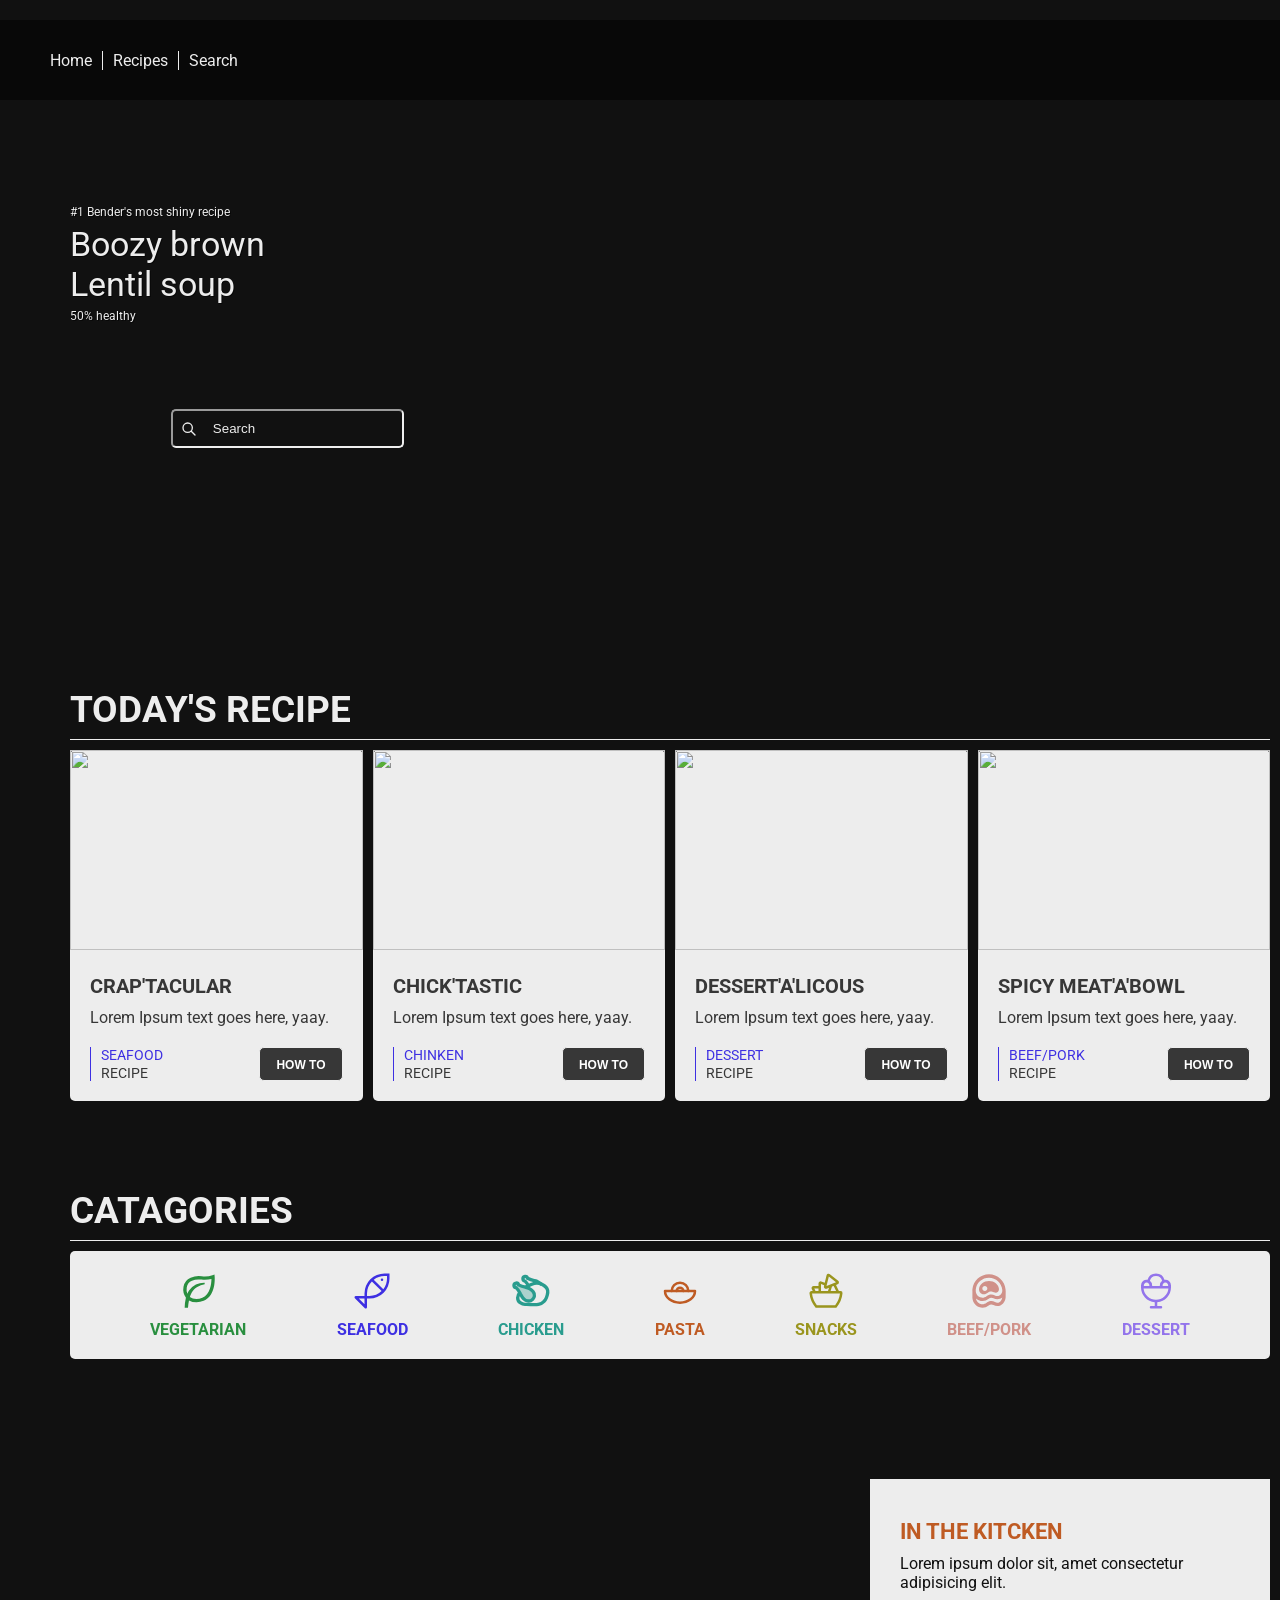
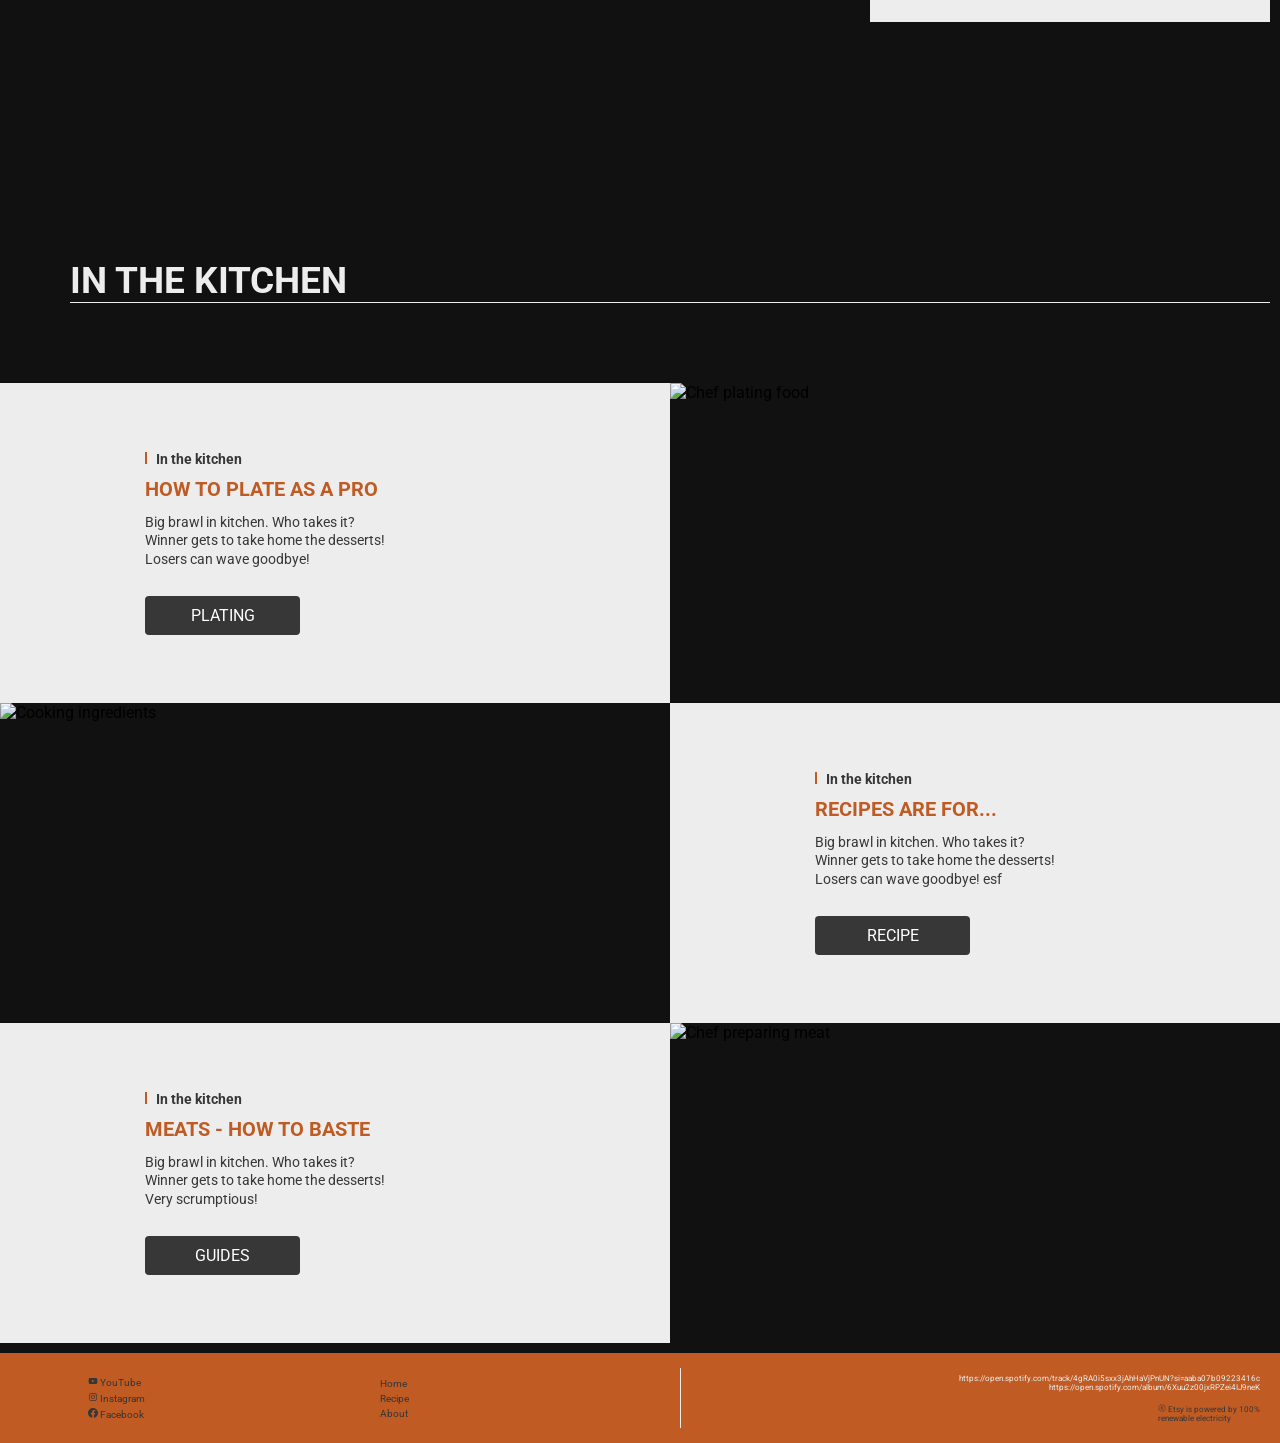
==== commit a4a92f2a: "new" ====
--- a/index.html
+++ b/index.html
@@ -54,7 +54,7 @@
                     <h6> #1 Bender's most shiny recipe</h6>
                     <h4> Boozy brown</h4>
                     <h4> Lentil soup</h4>
-                    <h6> 40% healthy</h6>
+                    <h6> 50% healthy</h6>
                 </div>
 
                 <div class="hero-search">
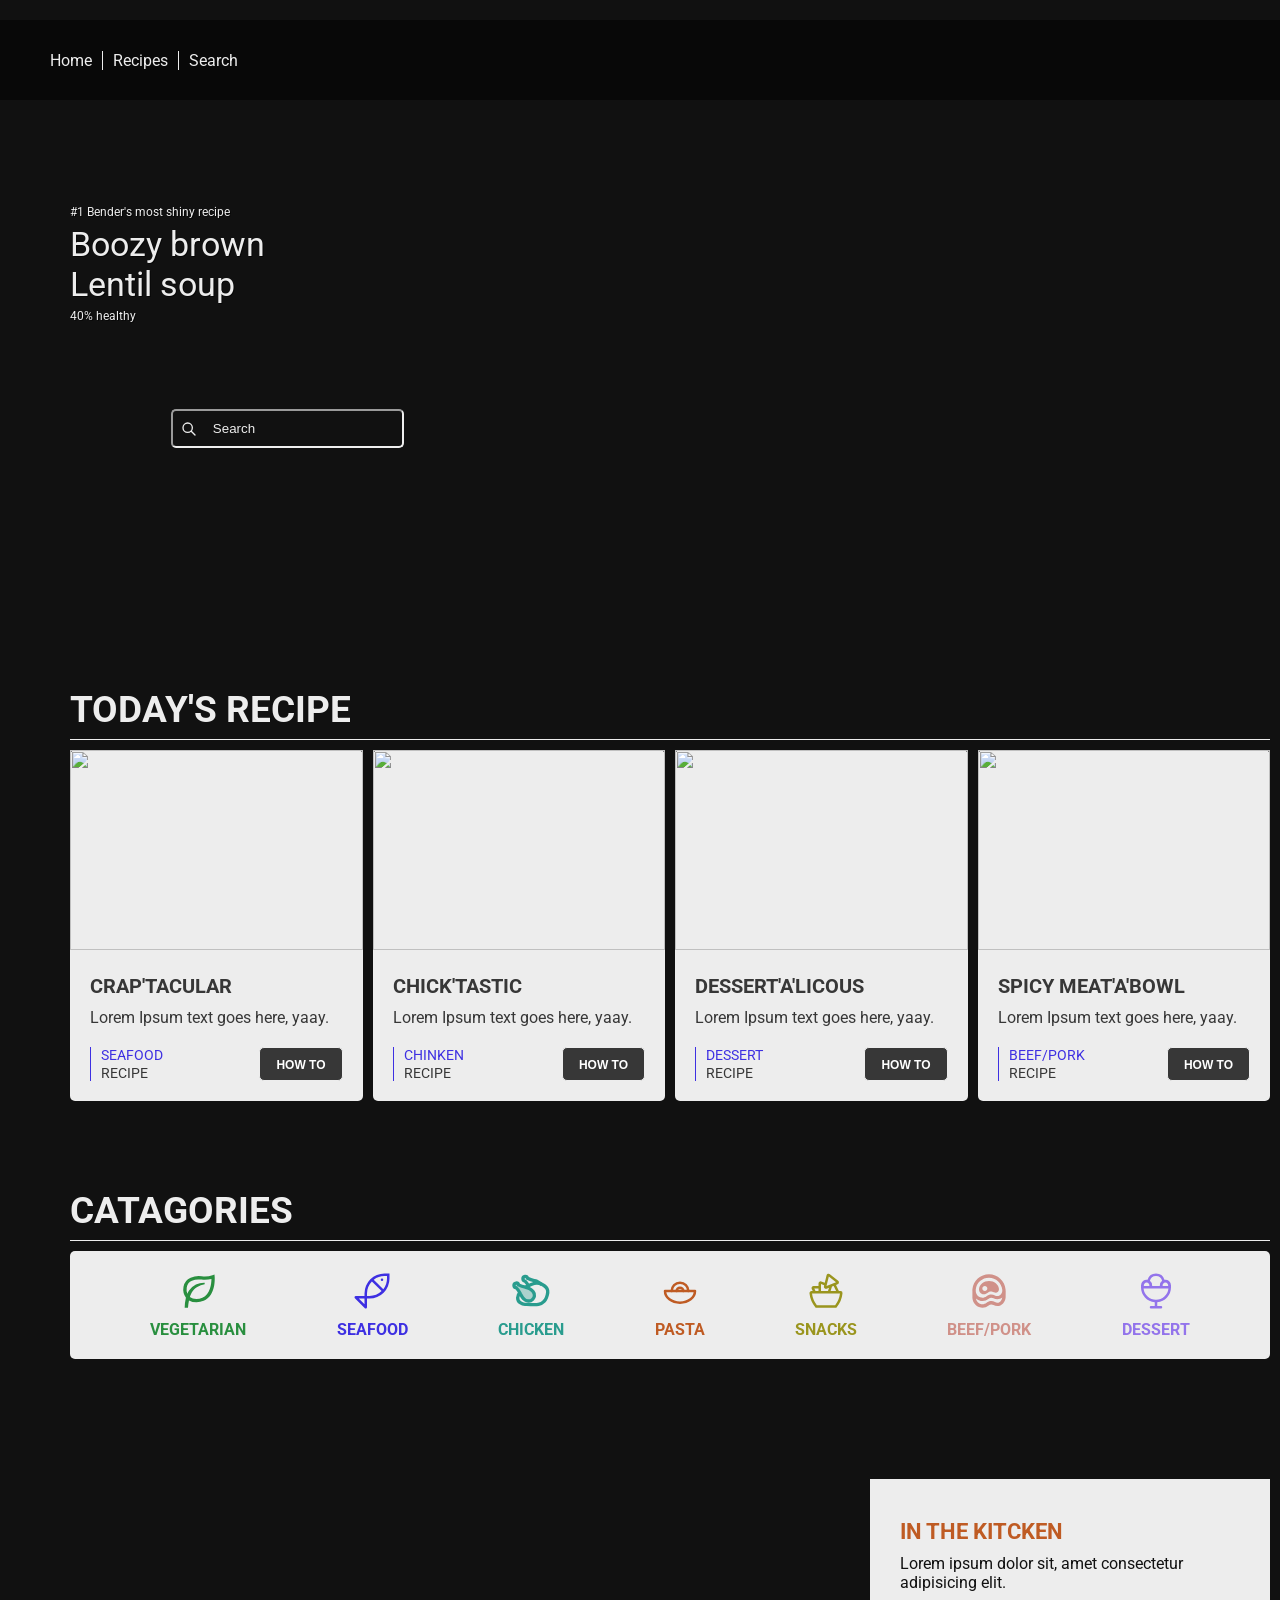
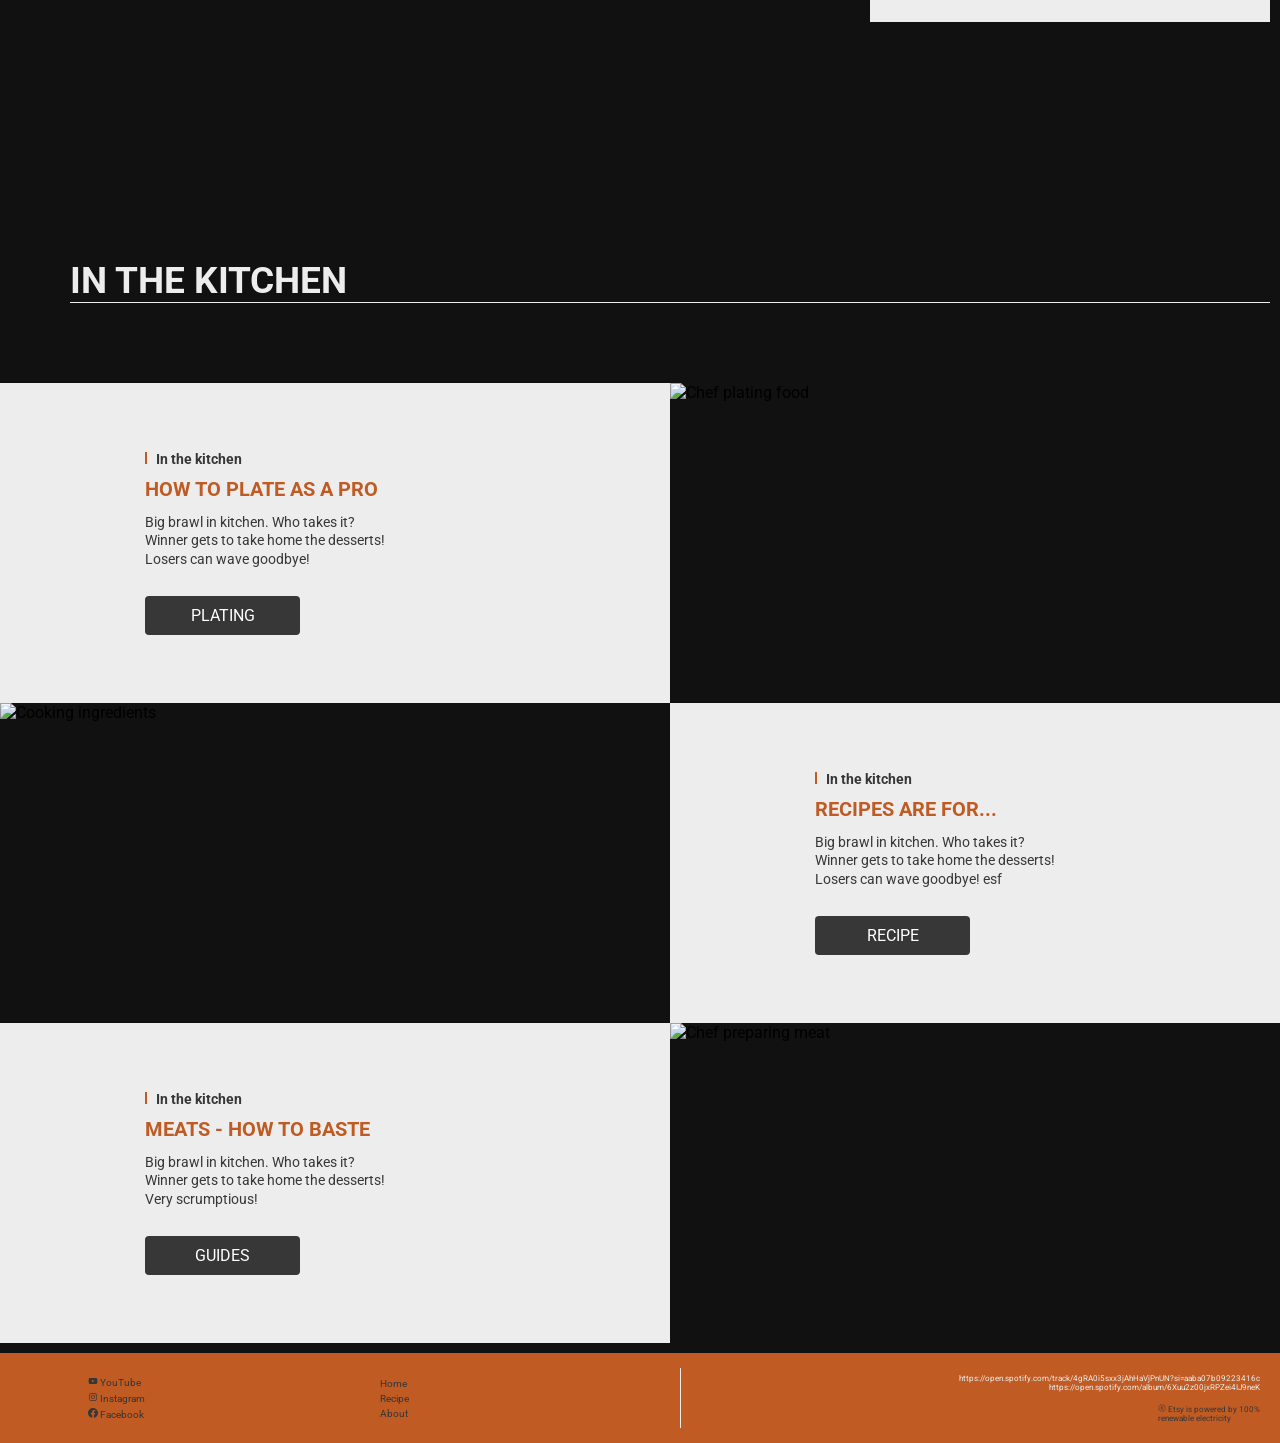
==== commit 18a16f5e: "Update index.html ggg" ====
--- a/index.html
+++ b/index.html
@@ -54,7 +54,7 @@
                     <h6> #1 Bender's most shiny recipe</h6>
                     <h4> Boozy brown</h4>
                     <h4> Lentil soup</h4>
-                    <h6> 50% healthy</h6>
+                    <h6> 40% healthy</h6>
                 </div>
 
                 <div class="hero-search">
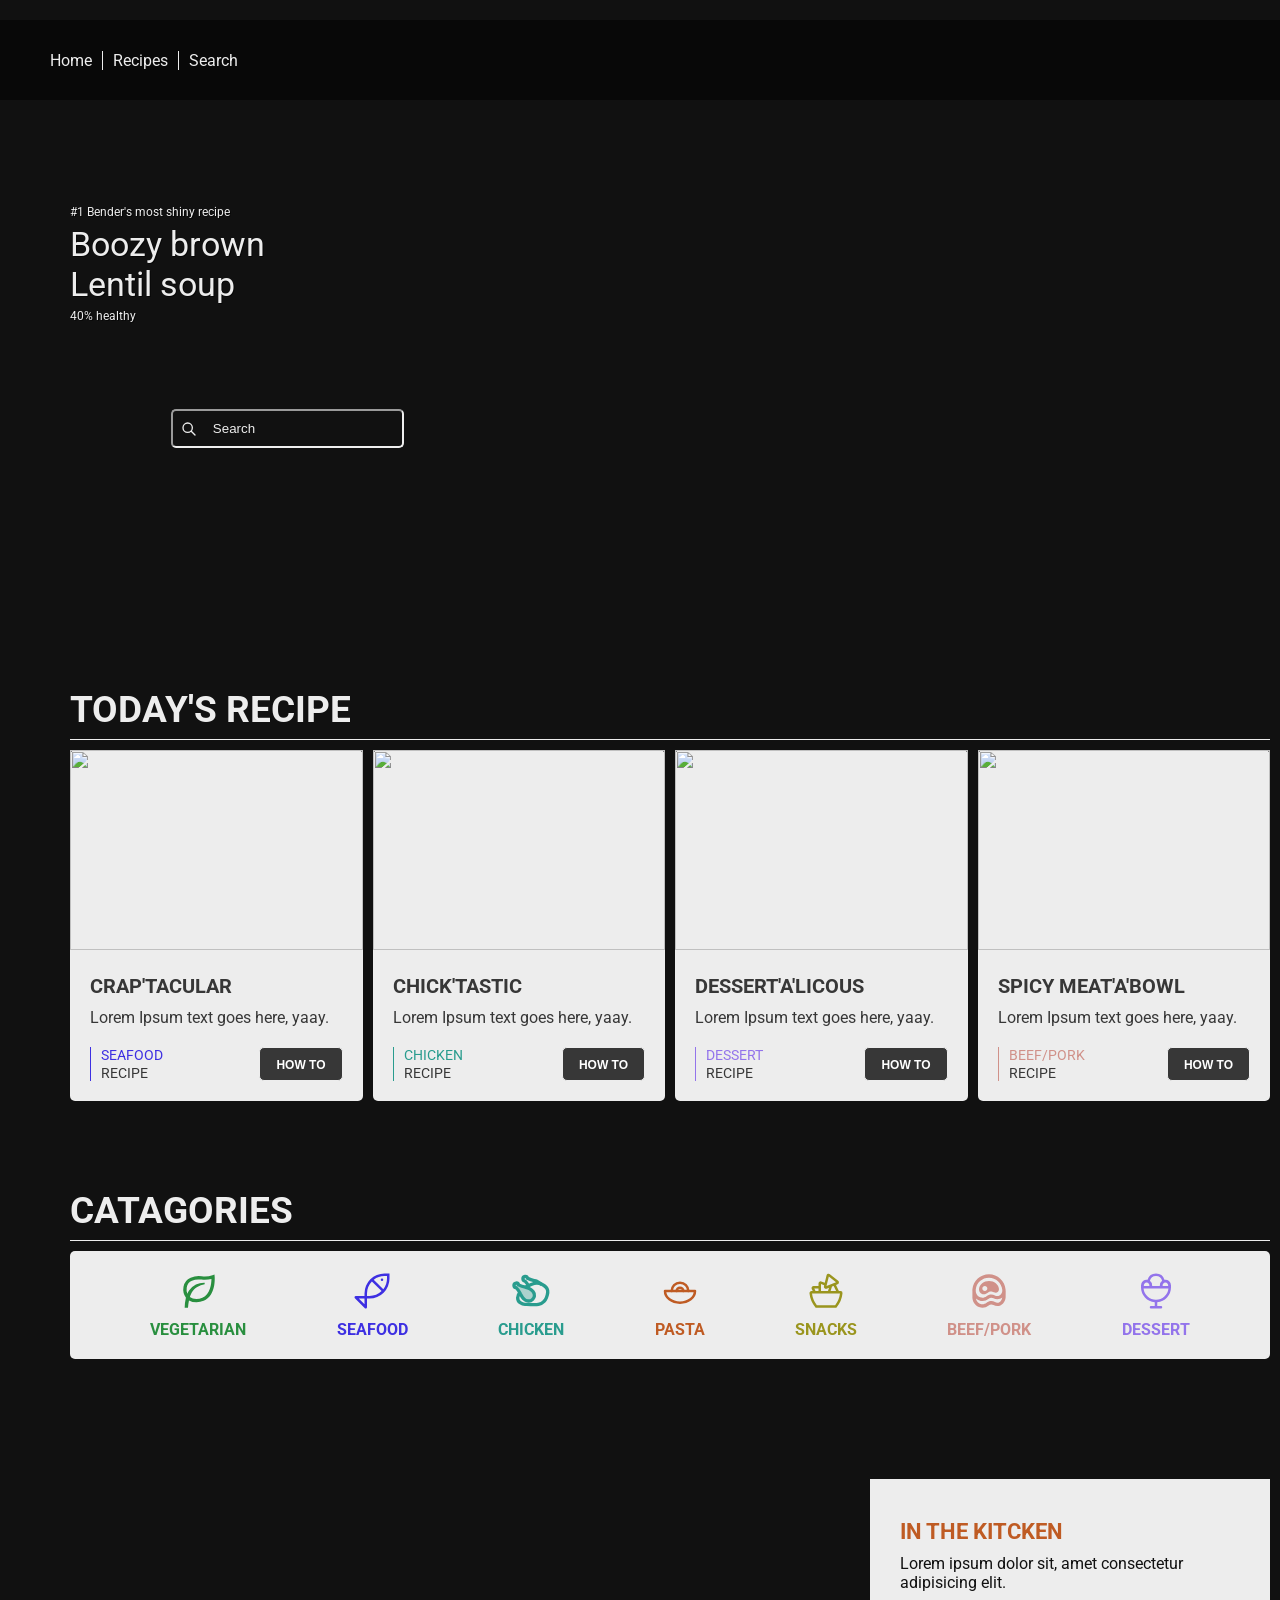
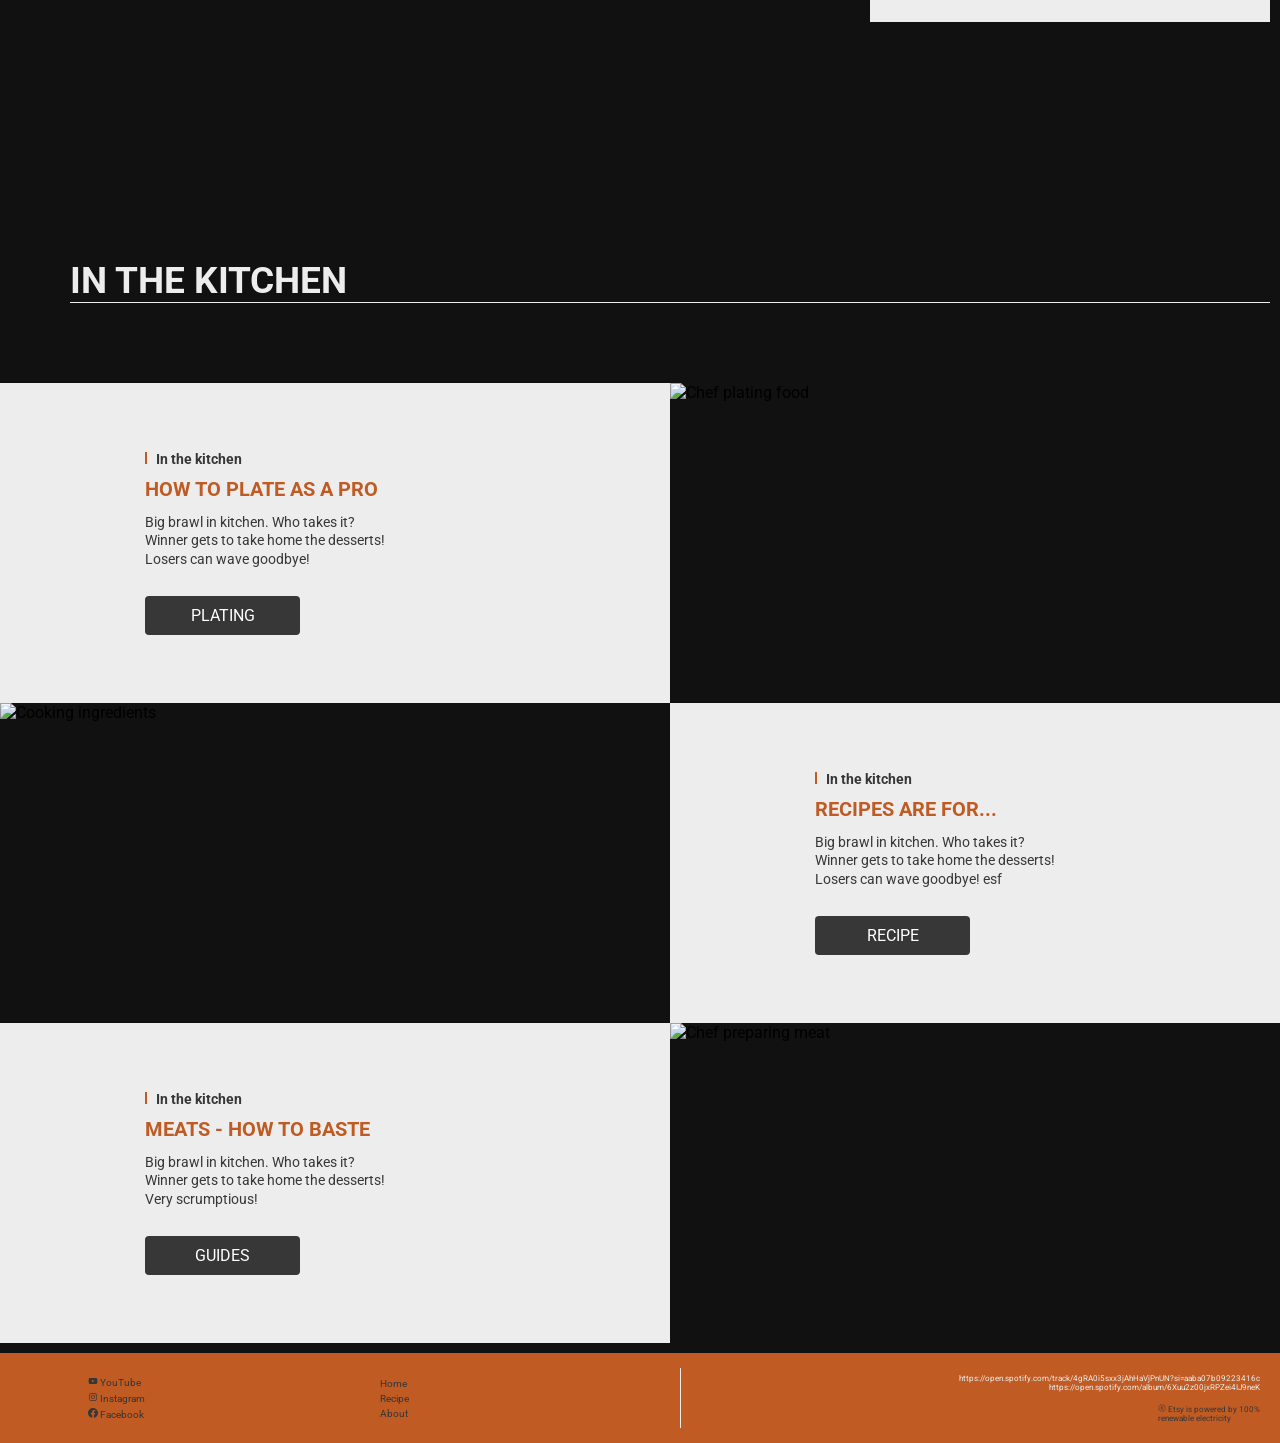
==== commit 8de673e2: "commit ugug" ====
--- a/index.html
+++ b/index.html
@@ -121,9 +121,9 @@
                 <p>Lorem Ipsum text goes here, yaay.</p>
             </div>
             <div class="todays_recipes_content_block_text_bottom">
-                <div data-category="seafood" class="todays_recipes_content_bottom_area">
+                <div data-category="chicken" class="todays_recipes_content_bottom_area">
                     <div class="todays_recipes_content_bottom_area_left">
-                        <p data-category="seafood" id="cetegory-color">Chinken</p>
+                        <p data-category="chicken" id="cetegory-color">Chicken</p>
                         <p>Recipe</p>
                     </div>
                     <div class="todays_recipes_content_bottom_area_right">
@@ -152,9 +152,9 @@
                 <p>Lorem Ipsum text goes here, yaay.</p>
             </div>
             <div class="todays_recipes_content_block_text_bottom">
-                <div data-category="seafood" class="todays_recipes_content_bottom_area">
+                <div data-category="dessert" class="todays_recipes_content_bottom_area">
                     <div class="todays_recipes_content_bottom_area_left">
-                        <p data-category="seafood" id="cetegory-color">Dessert</p>
+                        <p data-category="dessert" id="cetegory-color">Dessert</p>
                         <p>Recipe</p>
                     </div>
                     <div class="todays_recipes_content_bottom_area_right">
@@ -182,9 +182,9 @@
                 <p>Lorem Ipsum text goes here, yaay.</p>
             </div>
             <div class="todays_recipes_content_block_text_bottom">
-                <div data-category="seafood" class="todays_recipes_content_bottom_area">
+                <div data-category="meat" class="todays_recipes_content_bottom_area">
                     <div class="todays_recipes_content_bottom_area_left">
-                        <p data-category="seafood" id="cetegory-color">Beef/pork</p>
+                        <p data-category="meat" id="cetegory-color">Beef/pork</p>
                         <p>Recipe</p>
                     </div>
                     <div class="todays_recipes_content_bottom_area_right">
--- a/css/style.css
+++ b/css/style.css
@@ -473,6 +473,7 @@
     text-transform: uppercase;
 }
 
+
 .in_the_kitchen{
     display: grid;
     grid-template-columns: repeat(4, 1fr);
@@ -677,7 +678,7 @@
     color: var(--color-ligh);
     padding: 65px 0 30px;
     font-family: 'Roboto', sans-serif;
-     width: 90%;
+     width: 100%;
      max-width: 1200px;
     margin: 0 auto;
 }
@@ -827,10 +828,14 @@
 /* INSTRUCTIONS */
 
 .instructions {
-    margin-top: 35px;
-    width: var(--width-12col);
-    margin: 105px;
-
+    width: auto;
+    margin: 105px 80px;
+
+}
+
+.instructions .in_the_kitchen{
+    margin: 0 0 40px 0;
+    width: 100%;
 }
 
 .instructions h2 {
